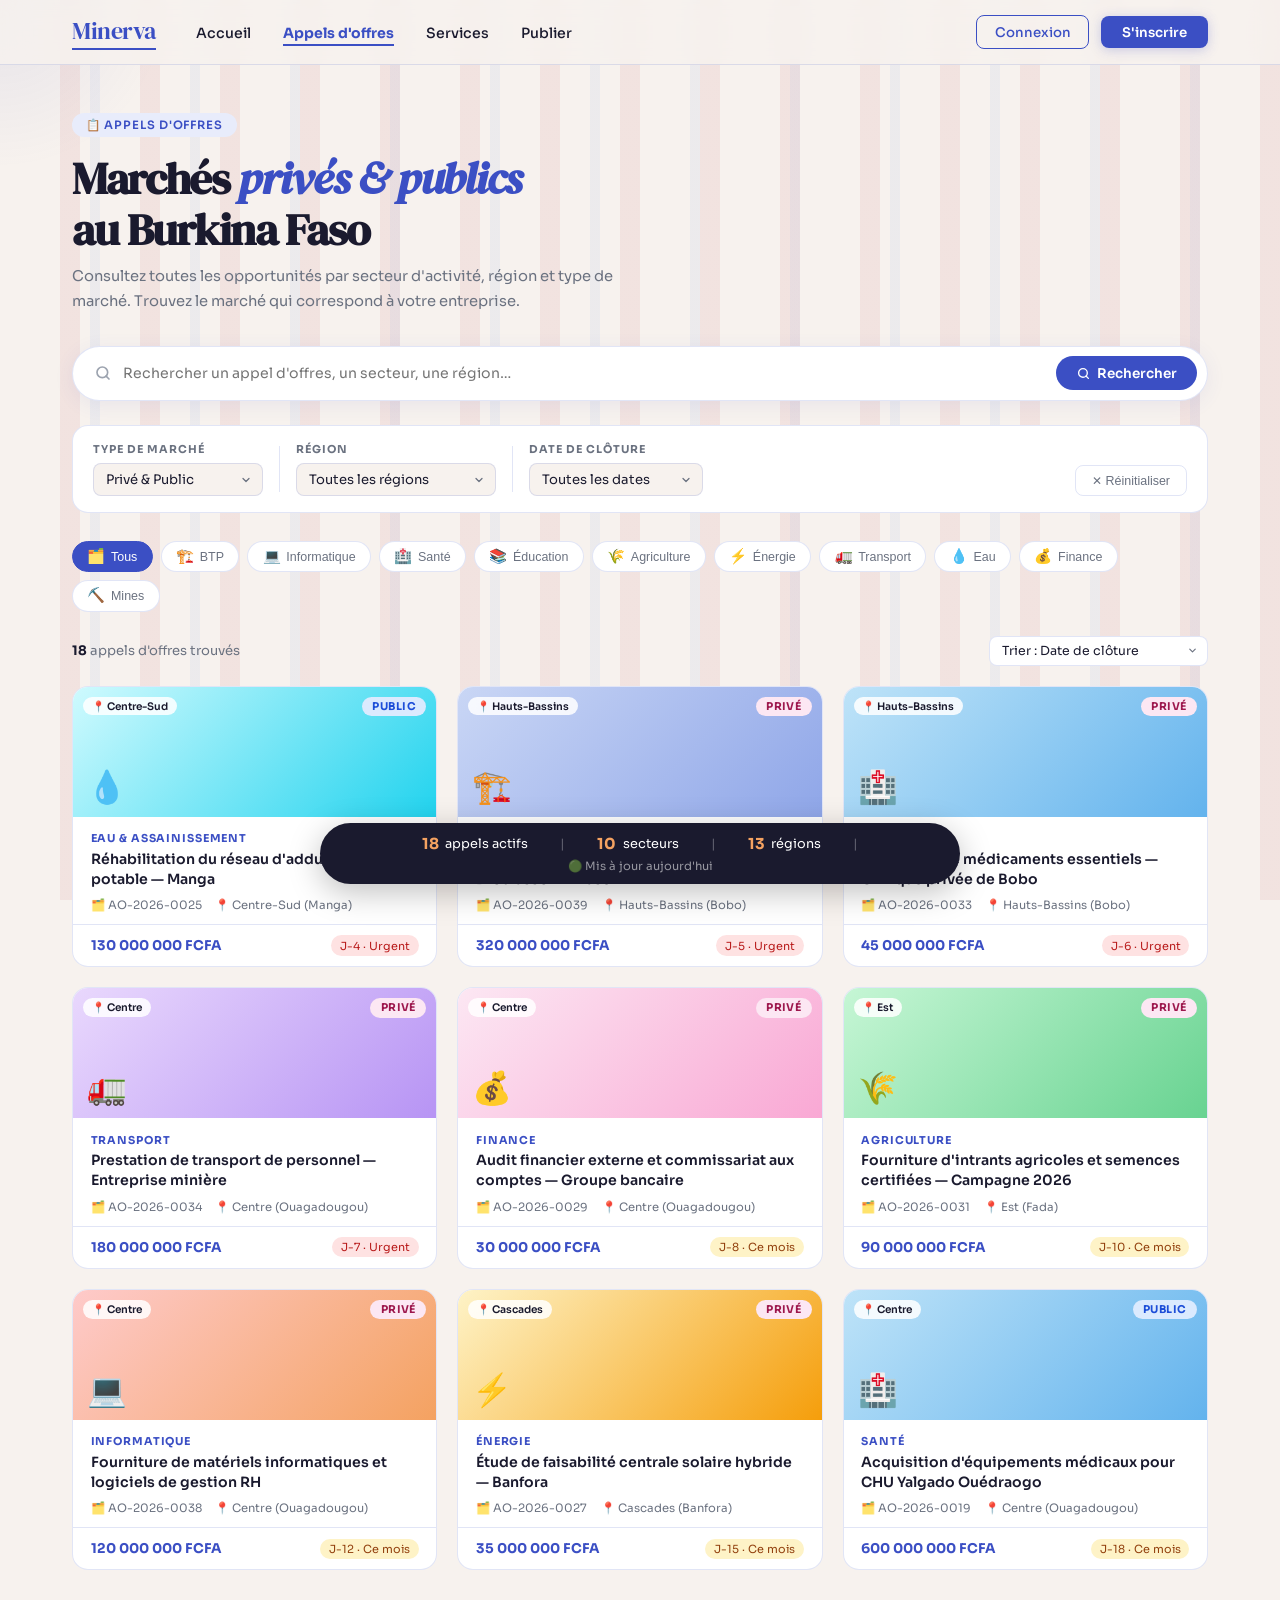
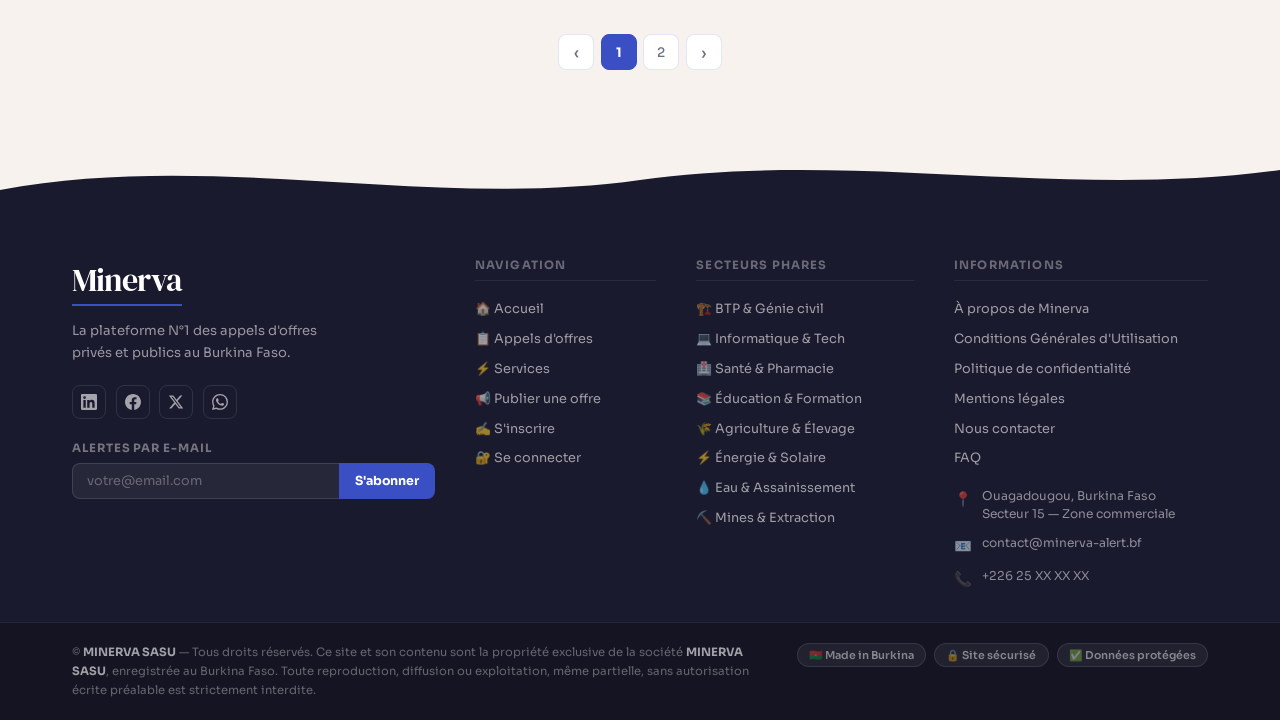
==== minerva-appels.html @ 1e4bd356 "Add files via upload" ====
<!DOCTYPE html>
<html lang="fr">
<head>
<meta charset="UTF-8">
<meta name="viewport" content="width=device-width, initial-scale=1.0">
<title>Minerva — Appels d'offres</title>
<link href="https://fonts.googleapis.com/css2?family=Sora:wght@300;400;500;600;700&family=DM+Serif+Display:ital@0;1&display=swap" rel="stylesheet">
<style>
  *, *::before, *::after { box-sizing: border-box; margin: 0; padding: 0; }

  :root {
    --primary: #3B4FC4;
    --primary-light: #6B7FE3;
    --primary-pale: #E8ECFB;
    --accent: #F4A261;
    --green: #3AAF85;
    --bg: #F7F2EE;
    --bg2: #EDE8E2;
    --surface: #FFFFFF;
    --text: #1A1A2E;
    --text-muted: #6B7280;
    --border: rgba(59,79,196,0.15);
    --stripe-pink: rgba(220,160,160,0.18);
    --stripe-blue: rgba(130,160,230,0.18);
  }

  body { font-family: 'Sora', sans-serif; background: var(--bg); color: var(--text); min-height: 100vh; overflow-x: hidden; }

  /* stripes */
  .bg-stripes { position: fixed; inset: 0; z-index: 0; pointer-events: none; overflow: hidden; }
  .bg-stripes::before, .bg-stripes::after { content: ''; position: absolute; top: 0; bottom: 0; width: 100%; }
  .bg-stripes::before {
    background: repeating-linear-gradient(to right, transparent, transparent 60px, var(--stripe-pink) 60px, var(--stripe-pink) 80px);
    animation: shiftStripes 14s linear infinite;
  }
  .bg-stripes::after {
    background: repeating-linear-gradient(to right, transparent, transparent 90px, var(--stripe-blue) 90px, var(--stripe-blue) 100px);
    animation: shiftStripes 22s linear infinite reverse; opacity: 0.5;
  }
  @keyframes shiftStripes { from { transform: translateX(0); } to { transform: translateX(100px); } }

  .cursor-glow {
    position: fixed; width: 340px; height: 340px; border-radius: 50%;
    background: radial-gradient(circle, rgba(59,79,196,0.09) 0%, transparent 70%);
    pointer-events: none; z-index: 0; transform: translate(-50%, -50%); transition: transform 0.1s ease-out;
  }

  /* NAV */
  nav { position: sticky; top: 0; z-index: 100; background: rgba(247,242,238,0.82); backdrop-filter: blur(14px); border-bottom: 1px solid var(--border); }
  .nav-inner { display: flex; align-items: center; gap: 2.5rem; height: 64px; max-width: 1200px; margin: 0 auto; padding: 0 2rem; }
  .logo { font-family: 'DM Serif Display', serif; font-size: 1.5rem; color: var(--primary); text-decoration: none; letter-spacing: -0.02em; border-bottom: 2.5px solid var(--primary); padding-bottom: 1px; white-space: nowrap; }
  .nav-links { display: flex; gap: 2rem; list-style: none; }
  .nav-links a { font-size: 0.88rem; font-weight: 500; color: var(--text); text-decoration: none; transition: color 0.2s; }
  .nav-links a:hover { color: var(--primary); }
  .nav-links a.active { color: var(--primary); font-weight: 700; border-bottom: 2px solid var(--primary); padding-bottom: 2px; }
  .nav-right { margin-left: auto; display: flex; align-items: center; gap: 0.75rem; }
  .btn-outline { padding: 0.45rem 1.1rem; border: 1.5px solid var(--primary); border-radius: 8px; font-size: 0.83rem; font-weight: 500; color: var(--primary); background: transparent; cursor: pointer; text-decoration: none; transition: background 0.2s; }
  .btn-outline:hover { background: var(--primary-pale); }
  .btn-primary { padding: 0.48rem 1.3rem; border: none; border-radius: 8px; font-size: 0.83rem; font-weight: 600; color: #fff; background: var(--primary); cursor: pointer; text-decoration: none; transition: background 0.2s, transform 0.15s; box-shadow: 0 2px 12px rgba(59,79,196,0.25); }
  .btn-primary:hover { background: var(--primary-light); transform: translateY(-1px); }

  /* WRAPPER */
  .wrapper { position: relative; z-index: 1; max-width: 1200px; margin: 0 auto; padding: 0 2rem; }

  /* PAGE HEADER */
  .page-header { padding: 3rem 0 2rem; opacity: 0; transform: translateY(14px); animation: fadeUp 0.6s 0.1s forwards; }
  .page-header .tag { display: inline-block; background: var(--primary-pale); color: var(--primary); font-size: 0.72rem; font-weight: 600; letter-spacing: 0.08em; text-transform: uppercase; padding: 0.3rem 0.9rem; border-radius: 100px; margin-bottom: 1rem; }
  .page-header h1 { font-family: 'DM Serif Display', serif; font-size: clamp(1.8rem, 4vw, 2.8rem); letter-spacing: -0.03em; line-height: 1.15; margin-bottom: 0.5rem; }
  .page-header h1 em { font-style: italic; color: var(--primary); }
  .page-header p { font-size: 0.92rem; color: var(--text-muted); line-height: 1.7; max-width: 560px; }

  /* SEARCH */
  .search-wrap {
    background: var(--surface); border: 1.5px solid var(--border); border-radius: 50px;
    display: flex; align-items: center; gap: 0.75rem; padding: 0.6rem 0.6rem 0.6rem 1.4rem;
    box-shadow: 0 4px 20px rgba(59,79,196,0.08); margin-bottom: 1.5rem;
    opacity: 0; transform: translateY(10px); animation: fadeUp 0.6s 0.25s forwards;
    transition: box-shadow 0.3s;
  }
  .search-wrap:focus-within { box-shadow: 0 4px 28px rgba(59,79,196,0.22); border-color: var(--primary); }
  .search-input { flex: 1; border: none; outline: none; font-family: 'Sora', sans-serif; font-size: 0.88rem; color: var(--text-muted); background: transparent; }
  .search-btn { padding: 0.52rem 1.3rem; border-radius: 40px; border: none; background: var(--primary); color: #fff; font-family: 'Sora', sans-serif; font-size: 0.84rem; font-weight: 600; cursor: pointer; display: flex; align-items: center; gap: 0.4rem; transition: background 0.2s; }
  .search-btn:hover { background: var(--primary-light); }

  /* FILTER BAR */
  .filter-bar {
    display: flex; flex-wrap: wrap; gap: 1rem; align-items: flex-start;
    background: var(--surface); border: 1px solid var(--border); border-radius: 16px;
    padding: 1rem 1.25rem; margin-bottom: 1.75rem;
    opacity: 0; animation: fadeUp 0.6s 0.35s forwards;
  }
  .filter-group { display: flex; flex-direction: column; gap: 0.45rem; min-width: 140px; }
  .filter-group label { font-size: 0.68rem; font-weight: 700; letter-spacing: 0.09em; text-transform: uppercase; color: var(--text-muted); }
  .filter-group select {
    padding: 0.45rem 0.75rem; border: 1.5px solid var(--border); border-radius: 8px;
    font-family: 'Sora', sans-serif; font-size: 0.82rem; color: var(--text);
    background: var(--bg); outline: none; cursor: pointer; transition: border-color 0.2s;
    appearance: none;
    background-image: url("data:image/svg+xml,%3Csvg xmlns='http://www.w3.org/2000/svg' width='12' height='12' viewBox='0 0 24 24' fill='none' stroke='%236B7280' stroke-width='2.5' stroke-linecap='round' stroke-linejoin='round'%3E%3Cpolyline points='6 9 12 15 18 9'/%3E%3C/svg%3E");
    background-repeat: no-repeat; background-position: right 0.6rem center;
    padding-right: 2rem;
  }
  .filter-group select:focus { border-color: var(--primary); }

  .filter-sep { width: 1px; background: var(--border); align-self: stretch; margin: 0.25rem 0; }

  .filter-reset {
    margin-left: auto; align-self: flex-end;
    padding: 0.45rem 1rem; border: 1.5px solid var(--border); border-radius: 8px;
    font-size: 0.78rem; font-weight: 500; color: var(--text-muted);
    background: transparent; cursor: pointer; transition: all 0.2s;
  }
  .filter-reset:hover { border-color: var(--primary); color: var(--primary); }

  /* SECTOR PILLS */
  .sector-row {
    display: flex; gap: 0.5rem; flex-wrap: wrap; margin-bottom: 1.5rem;
    opacity: 0; animation: fadeUp 0.6s 0.42s forwards;
  }
  .sector-pill {
    display: flex; align-items: center; gap: 0.35rem;
    padding: 0.38rem 0.9rem; border-radius: 100px;
    border: 1px solid var(--border); font-size: 0.78rem; font-weight: 500;
    color: var(--text-muted); background: var(--surface); cursor: pointer;
    transition: all 0.2s; white-space: nowrap;
  }
  .sector-pill:hover, .sector-pill.active { background: var(--primary); color: #fff; border-color: var(--primary); }
  .sector-pill .emoji { font-size: 0.9rem; }

  /* RESULT HEADER */
  .result-bar {
    display: flex; align-items: center; justify-content: space-between;
    margin-bottom: 1.25rem;
    opacity: 0; animation: fadeUp 0.6s 0.48s forwards;
  }
  .result-bar .info { font-size: 0.82rem; color: var(--text-muted); }
  .result-bar .info strong { color: var(--text); font-weight: 700; }
  .sort-select {
    padding: 0.38rem 2rem 0.38rem 0.75rem; border: 1.5px solid var(--border); border-radius: 8px;
    font-family: 'Sora', sans-serif; font-size: 0.78rem; color: var(--text);
    background: var(--surface); outline: none; cursor: pointer;
    appearance: none;
    background-image: url("data:image/svg+xml,%3Csvg xmlns='http://www.w3.org/2000/svg' width='11' height='11' viewBox='0 0 24 24' fill='none' stroke='%236B7280' stroke-width='2.5' stroke-linecap='round' stroke-linejoin='round'%3E%3Cpolyline points='6 9 12 15 18 9'/%3E%3C/svg%3E");
    background-repeat: no-repeat; background-position: right 0.55rem center;
  }

  /* CARD GRID */
  .card-grid { display: grid; grid-template-columns: repeat(3, 1fr); gap: 1.25rem; margin-bottom: 4rem; }

  .ao-card {
    background: var(--surface); border-radius: 16px; border: 1px solid var(--border);
    overflow: hidden; cursor: pointer;
    opacity: 0; transform: translateY(20px);
    transition: transform 0.28s ease, box-shadow 0.28s ease, border-color 0.2s;
  }
  .ao-card.visible { animation: fadeUp 0.5s forwards; }
  .ao-card:hover { transform: translateY(-5px); box-shadow: 0 12px 36px rgba(59,79,196,0.12); }
  .ao-card.highlight { border: 2px solid var(--primary); }

  /* Thumb */
  .card-thumb { height: 130px; position: relative; overflow: hidden; }
  .card-thumb-bg { width: 100%; height: 100%; transition: transform 0.5s ease; }
  .ao-card:hover .card-thumb-bg { transform: scale(1.05); }

  /* sector gradients */
  .th-btp     { background: linear-gradient(135deg,#C9D6F5,#8FA6E8); }
  .th-info    { background: linear-gradient(135deg,#FECACA,#F4A261); }
  .th-sante   { background: linear-gradient(135deg,#BEE3F8,#63B3ED); }
  .th-edu     { background: linear-gradient(135deg,#FEFCBF,#F6E05E); }
  .th-agri    { background: linear-gradient(135deg,#C6F6D5,#68D391); }
  .th-energie { background: linear-gradient(135deg,#FEF3C7,#F59E0B); }
  .th-transp  { background: linear-gradient(135deg,#E9D8FD,#B794F4); }
  .th-eau     { background: linear-gradient(135deg,#CFFAFE,#22D3EE); }
  .th-fin     { background: linear-gradient(135deg,#FCE7F3,#F9A8D4); }
  .th-mine    { background: linear-gradient(135deg,#D1D5DB,#9CA3AF); }

  .thumb-emoji { position: absolute; bottom: 10px; left: 14px; font-size: 2rem; }
  .thumb-badge {
    position: absolute; top: 10px; right: 10px;
    padding: 0.2rem 0.65rem; border-radius: 100px;
    font-size: 0.67rem; font-weight: 700; letter-spacing: 0.04em; text-transform: uppercase;
  }
  .badge-pub    { background: #DBEAFE; color: #1D4ED8; }
  .badge-priv   { background: #FCE7F3; color: #9D174D; }
  .badge-urgent { background: #FEF3C7; color: #92400E; }
  .badge-new    { background: #DCFCE7; color: #15803D; }

  /* Region chip on thumb */
  .thumb-region {
    position: absolute; top: 10px; left: 10px;
    background: rgba(255,255,255,0.85); backdrop-filter: blur(4px);
    padding: 0.18rem 0.55rem; border-radius: 100px;
    font-size: 0.65rem; font-weight: 600; color: var(--text);
  }

  /* Card body */
  .card-body { padding: 0.9rem 1.1rem 0.75rem; }
  .card-sector { font-size: 0.68rem; font-weight: 700; letter-spacing: 0.08em; text-transform: uppercase; color: var(--primary); margin-bottom: 0.3rem; }
  .card-title { font-size: 0.88rem; font-weight: 600; color: var(--text); line-height: 1.4; margin-bottom: 0.55rem; display: -webkit-box; -webkit-line-clamp: 2; -webkit-box-orient: vertical; overflow: hidden; }
  .card-meta { display: flex; align-items: center; gap: 0.85rem; font-size: 0.72rem; color: var(--text-muted); flex-wrap: wrap; }

  /* Card footer */
  .card-footer { border-top: 1px solid var(--border); padding: 0.65rem 1.1rem; display: flex; justify-content: space-between; align-items: center; gap: 0.5rem; }
  .card-budget { font-weight: 700; font-size: 0.84rem; color: var(--primary); white-space: nowrap; }
  .card-deadline {
    font-size: 0.7rem; padding: 0.2rem 0.55rem; border-radius: 100px;
    background: var(--bg2); color: var(--text-muted); white-space: nowrap;
  }
  .card-deadline.soon { background: #FEF3C7; color: #92400E; }
  .card-deadline.urgent { background: #FEE2E2; color: #B91C1C; }

  /* EMPTY STATE */
  .empty-state {
    grid-column: 1/-1; text-align: center; padding: 4rem 2rem;
    opacity: 0; animation: fadeUp 0.5s 0.2s forwards;
  }
  .empty-state .emoji { font-size: 3rem; margin-bottom: 1rem; }
  .empty-state h3 { font-size: 1.1rem; font-weight: 600; margin-bottom: 0.5rem; }
  .empty-state p { font-size: 0.85rem; color: var(--text-muted); }

  /* PAGINATION */
  .pagination {
    display: flex; justify-content: center; align-items: center; gap: 0.4rem;
    margin-bottom: 5rem;
    opacity: 0; animation: fadeUp 0.5s 0.9s forwards;
  }
  .page-btn {
    width: 36px; height: 36px; border-radius: 8px; border: 1.5px solid var(--border);
    background: var(--surface); font-family: 'Sora', sans-serif; font-size: 0.82rem;
    font-weight: 500; color: var(--text-muted); cursor: pointer; transition: all 0.2s;
    display: flex; align-items: center; justify-content: center;
  }
  .page-btn:hover { border-color: var(--primary); color: var(--primary); }
  .page-btn.active { background: var(--primary); border-color: var(--primary); color: #fff; font-weight: 700; }
  .page-btn.arrow { font-size: 1rem; }

  /* STAT BAR */
  .stat-bar {
    position: fixed; bottom: 1.5rem; left: 50%; transform: translateX(-50%) translateY(80px);
    background: var(--text); color: #fff; border-radius: 100px; padding: 0.7rem 2rem;
    display: flex; align-items: center; gap: 2rem; font-size: 0.8rem;
    box-shadow: 0 8px 32px rgba(0,0,0,0.25); z-index: 200; white-space: nowrap; opacity: 0;
    animation: slideUp 0.6s 1.2s ease forwards;
  }
  .stat-bar .num { font-weight: 700; font-size: 0.95rem; color: var(--accent); }
  .stat-bar .sep { opacity: 0.3; }

  @keyframes fadeUp { to { opacity: 1; transform: translateY(0) translateX(0); } }
  @keyframes slideUp { to { opacity: 1; transform: translateX(-50%) translateY(0); } }

  @media (max-width: 900px) { .card-grid { grid-template-columns: repeat(2,1fr); } }
  @media (max-width: 580px) { .card-grid { grid-template-columns: 1fr; } .filter-sep { display: none; } .stat-bar { display: none; } }

  
/* ── Footer base ── */
.minerva-footer {
  position: relative;
  margin-top: 3rem;
  font-family: 'Sora', sans-serif;
}
 
/* Vague SVG de transition */
.footer-wave {
  display: block;
  line-height: 0;
  overflow: hidden;
}
.footer-wave svg {
  display: block;
  width: 100%;
  height: 60px;
}
 
/* Corps du footer */
.footer-body {
  background: #1A1A2E;
  color: rgba(255,255,255,0.75);
}
 
.footer-inner {
  max-width: 1200px;
  margin: 0 auto;
  padding: 3rem 2rem 2rem;
  display: grid;
  grid-template-columns: 2fr 1fr 1.2fr 1.4fr;
  gap: 2.5rem;
}
 
/* Brand column */
.footer-logo {
  font-family: 'DM Serif Display', serif;
  font-size: 2rem;
  color: #ffffff;
  letter-spacing: -0.03em;
  border-bottom: 2.5px solid #3B4FC4;
  display: inline-block;
  padding-bottom: 2px;
  margin-bottom: 0.85rem;
}
 
.footer-tagline {
  font-size: 0.82rem;
  color: rgba(255,255,255,0.55);
  line-height: 1.7;
  margin-bottom: 1.25rem;
}
 
/* Social icons */
.footer-socials {
  display: flex;
  gap: 0.6rem;
  margin-bottom: 1.4rem;
}
.fsocial {
  width: 34px; height: 34px;
  border-radius: 8px;
  border: 1px solid rgba(255,255,255,0.1);
  display: flex; align-items: center; justify-content: center;
  color: rgba(255,255,255,0.6);
  text-decoration: none;
  transition: all 0.22s;
}
.fsocial:hover {
  background: #3B4FC4;
  border-color: #3B4FC4;
  color: #fff;
  transform: translateY(-2px);
}
 
/* Newsletter */
.fnl-label {
  font-size: 0.72rem;
  font-weight: 700;
  letter-spacing: 0.08em;
  text-transform: uppercase;
  color: rgba(255,255,255,0.4);
  margin-bottom: 0.5rem;
}
.fnl-wrap {
  display: flex;
  gap: 0;
}
.fnl-input {
  flex: 1;
  padding: 0.55rem 0.85rem;
  border: 1px solid rgba(255,255,255,0.12);
  border-right: none;
  border-radius: 8px 0 0 8px;
  background: rgba(255,255,255,0.06);
  color: #fff;
  font-family: 'Sora', sans-serif;
  font-size: 0.8rem;
  outline: none;
  transition: border-color 0.2s;
}
.fnl-input::placeholder { color: rgba(255,255,255,0.3); }
.fnl-input:focus { border-color: #3B4FC4; }
.fnl-btn {
  padding: 0.55rem 1rem;
  border-radius: 0 8px 8px 0;
  border: none;
  background: #3B4FC4;
  color: #fff;
  font-family: 'Sora', sans-serif;
  font-size: 0.78rem;
  font-weight: 700;
  cursor: pointer;
  white-space: nowrap;
  transition: background 0.2s;
}
.fnl-btn:hover { background: #6B7FE3; }
 
/* Column titles */
.footer-col-title {
  font-size: 0.72rem;
  font-weight: 700;
  letter-spacing: 0.1em;
  text-transform: uppercase;
  color: rgba(255,255,255,0.35);
  margin-bottom: 1rem;
  padding-bottom: 0.5rem;
  border-bottom: 1px solid rgba(255,255,255,0.07);
}
 
/* Links */
.footer-links {
  list-style: none;
  display: flex;
  flex-direction: column;
  gap: 0.55rem;
}
.footer-links a {
  font-size: 0.8rem;
  color: rgba(255,255,255,0.58);
  text-decoration: none;
  transition: color 0.2s, padding-left 0.2s;
  display: inline-block;
}
.footer-links a:hover {
  color: #ffffff;
  padding-left: 4px;
}
 
/* Contact block */
.footer-contact {
  margin-top: 1.2rem;
  display: flex;
  flex-direction: column;
  gap: 0.6rem;
}
.fcontact-item {
  display: flex;
  align-items: flex-start;
  gap: 0.6rem;
  font-size: 0.76rem;
  color: rgba(255,255,255,0.5);
  line-height: 1.55;
}
.fcontact-icon { flex-shrink: 0; font-size: 0.9rem; margin-top: 1px; }
 
/* Bottom bar */
.footer-bottom {
  border-top: 1px solid rgba(255,255,255,0.07);
  background: rgba(0,0,0,0.25);
}
.footer-bottom-inner {
  max-width: 1200px;
  margin: 0 auto;
  padding: 1.25rem 2rem;
  display: flex;
  align-items: flex-start;
  justify-content: space-between;
  gap: 1.5rem;
  flex-wrap: wrap;
}
.footer-copy {
  font-size: 0.72rem;
  color: rgba(255,255,255,0.35);
  line-height: 1.65;
  max-width: 680px;
}
.footer-copy strong { color: rgba(255,255,255,0.6); }
 
/* Badges */
.footer-badges {
  display: flex;
  gap: 0.5rem;
  flex-wrap: wrap;
  flex-shrink: 0;
}
.fbadge {
  font-size: 0.68rem;
  font-weight: 600;
  color: rgba(255,255,255,0.45);
  background: rgba(255,255,255,0.06);
  border: 1px solid rgba(255,255,255,0.1);
  padding: 0.25rem 0.7rem;
  border-radius: 100px;
  white-space: nowrap;
}
 
/* ── Responsive ── */
@media (max-width: 1000px) {
  .footer-inner { grid-template-columns: 1fr 1fr; gap: 2rem; }
  .footer-brand { grid-column: 1 / -1; }
}
@media (max-width: 580px) {
  .footer-inner { grid-template-columns: 1fr; padding: 2rem 1.5rem 1.5rem; }
  .footer-bottom-inner { flex-direction: column; gap: 0.85rem; }
  .footer-badges { justify-content: flex-start; }
}
</style>
<link rel="stylesheet" href="minerva-shared.css">
<link rel="manifest" href="manifest.webmanifest">
<meta name="theme-color" content="#3B4FC4">
<meta name="description" content="Minerva — veille et appels d'offres privés et publics au Burkina Faso et en Afrique de l'Ouest.">
<meta name="apple-mobile-web-app-capable" content="yes">
<meta name="apple-mobile-web-app-title" content="Minerva">
<link rel="apple-touch-icon" href="icons/icon-192.png">
<link rel="icon" type="image/png" sizes="192x192" href="icons/icon-192.png">
<script defer src="pwa-register.js"></script>
</head>
<body>

<div class="cursor-glow" id="glow"></div>
<div class="bg-stripes"></div>

<!-- NAV -->
<nav>
  <div class="nav-inner">
    <a href="minerva.html" class="logo">Minerva</a>
    <ul class="nav-links">
      <li><a href="minerva.html">Accueil</a></li>
      <li><a href="minerva-appels.html" class="active">Appels d'offres</a></li>
      <li><a href="minerva-services.html">Services</a></li>
      <li><a href="minerva-publier.html">Publier</a></li>
    </ul>
    <div class="nav-right">
      <a href="minerva-connexion.html" class="btn-outline">Connexion</a>
      <a href="minerva-connexion.html" class="btn-primary">S'inscrire</a>
    </div>
  </div>
</nav>

<div class="wrapper">

  <!-- HEADER -->
  <div class="page-header">
    <div class="tag">📋 Appels d'offres</div>
    <h1>Marchés <em>privés & publics</em><br>au Burkina Faso</h1>
    <p>Consultez toutes les opportunités par secteur d'activité, région et type de marché. Trouvez le marché qui correspond à votre entreprise.</p>
  </div>

  <!-- SEARCH -->
  <div class="search-wrap">
    <svg width="16" height="16" viewBox="0 0 24 24" fill="none" stroke="#9CA3AF" stroke-width="2.5" stroke-linecap="round" stroke-linejoin="round"><circle cx="11" cy="11" r="8"/><path d="m21 21-4.35-4.35"/></svg>
    <input class="search-input" type="text" id="searchInput" placeholder="Rechercher un appel d'offres, un secteur, une région…" />
    <button class="search-btn" onclick="applyFilters()">
      <svg width="13" height="13" viewBox="0 0 24 24" fill="none" stroke="currentColor" stroke-width="2.5" stroke-linecap="round" stroke-linejoin="round"><circle cx="11" cy="11" r="8"/><path d="m21 21-4.35-4.35"/></svg>
      Rechercher
    </button>
  </div>

  <!-- FILTER BAR -->
  <div class="filter-bar">
    <div class="filter-group">
      <label>Type de marché</label>
      <select id="fType" onchange="applyFilters()">
        <option value="">Privé & Public</option>
        <option value="Public">Public uniquement</option>
        <option value="Privé">Privé uniquement</option>
      </select>
    </div>
    <div class="filter-sep"></div>
    <div class="filter-group">
      <label>Région</label>
      <select id="fRegion" onchange="applyFilters()">
        <option value="">Toutes les régions</option>
        <option>Centre (Ouagadougou)</option>
        <option>Hauts-Bassins (Bobo)</option>
        <option>Boucle du Mouhoun</option>
        <option>Sahel (Dori)</option>
        <option>Est (Fada)</option>
        <option>Nord (Ouahigouya)</option>
        <option>Centre-Sud (Manga)</option>
        <option>Cascades (Banfora)</option>
        <option>National</option>
      </select>
    </div>
    <div class="filter-sep"></div>
    <div class="filter-group">
      <label>Date de clôture</label>
      <select id="fDate" onchange="applyFilters()">
        <option value="">Toutes les dates</option>
        <option value="urgent">Urgent (≤ 7 jours)</option>
        <option value="soon">Bientôt (≤ 30 jours)</option>
        <option value="later">Plus de 30 jours</option>
      </select>
    </div>
    <button class="filter-reset" onclick="resetFilters()">✕ Réinitialiser</button>
  </div>

  <!-- SECTOR PILLS -->
  <div class="sector-row" id="sectorRow">
    <button class="sector-pill active" data-sector="" onclick="setSector(this)"><span class="emoji">🗂️</span> Tous</button>
    <button class="sector-pill" data-sector="BTP" onclick="setSector(this)"><span class="emoji">🏗️</span> BTP</button>
    <button class="sector-pill" data-sector="Informatique" onclick="setSector(this)"><span class="emoji">💻</span> Informatique</button>
    <button class="sector-pill" data-sector="Santé" onclick="setSector(this)"><span class="emoji">🏥</span> Santé</button>
    <button class="sector-pill" data-sector="Éducation" onclick="setSector(this)"><span class="emoji">📚</span> Éducation</button>
    <button class="sector-pill" data-sector="Agriculture" onclick="setSector(this)"><span class="emoji">🌾</span> Agriculture</button>
    <button class="sector-pill" data-sector="Énergie" onclick="setSector(this)"><span class="emoji">⚡</span> Énergie</button>
    <button class="sector-pill" data-sector="Transport" onclick="setSector(this)"><span class="emoji">🚛</span> Transport</button>
    <button class="sector-pill" data-sector="Eau & Assainissement" onclick="setSector(this)"><span class="emoji">💧</span> Eau</button>
    <button class="sector-pill" data-sector="Finance" onclick="setSector(this)"><span class="emoji">💰</span> Finance</button>
    <button class="sector-pill" data-sector="Mines" onclick="setSector(this)"><span class="emoji">⛏️</span> Mines</button>
  </div>

  <!-- RESULT BAR -->
  <div class="result-bar">
    <p class="info"><strong id="countLabel">18</strong> appels d'offres trouvés</p>
    <select class="sort-select" id="sortSelect" onchange="applyFilters()">
      <option value="date">Trier : Date de clôture</option>
      <option value="budget">Trier : Budget (décroissant)</option>
      <option value="recent">Trier : Plus récents</option>
    </select>
  </div>

  <!-- CARD GRID -->
  <div class="card-grid" id="cardGrid"></div>

  <!-- PAGINATION -->
  <div class="pagination" id="pagination">
    <button class="page-btn arrow" onclick="changePage(-1)">‹</button>
    <button class="page-btn active" onclick="goPage(1)">1</button>
    <button class="page-btn" onclick="goPage(2)">2</button>
    <button class="page-btn" onclick="goPage(3)">3</button>
    <button class="page-btn arrow" onclick="changePage(1)">›</button>
  </div>

</div>

<!-- STAT BAR -->
<div class="stat-bar">
  <div style="display:flex;align-items:center;gap:.4rem"><span class="num" id="statCount">18</span> appels actifs</div>
  <div class="sep">|</div>
  <div style="display:flex;align-items:center;gap:.4rem"><span class="num">10</span> secteurs</div>
  <div class="sep">|</div>
  <div style="display:flex;align-items:center;gap:.4rem"><span class="num">13</span> régions</div>
  <div class="sep">|</div>
  <div style="font-size:.72rem;color:rgba(255,255,255,.55)">🟢 Mis à jour aujourd'hui</div>
</div>

<script>
// ── DATA ──────────────────────────────────────────────────
const AOS = [
  { id:1,  sector:'BTP',                  type:'Public',  region:'Centre (Ouagadougou)',    title:'Construction du complexe administratif régional de Koudougou',           budget:'850 000 000', ref:'AO-2026-0041', days:20, emoji:'🏗️', th:'th-btp',     badge:'badge-pub'  },
  { id:2,  sector:'BTP',                  type:'Privé',   region:'Hauts-Bassins (Bobo)',    title:'Réhabilitation de la voirie urbaine de Bobo-Dioulasso — Phase 2',        budget:'320 000 000', ref:'AO-2026-0039', days:5,  emoji:'🏗️', th:'th-btp',     badge:'badge-priv' },
  { id:3,  sector:'Informatique',         type:'Privé',   region:'Centre (Ouagadougou)',    title:'Fourniture de matériels informatiques et logiciels de gestion RH',       budget:'120 000 000', ref:'AO-2026-0038', days:12, emoji:'💻', th:'th-info',    badge:'badge-priv' },
  { id:4,  sector:'Informatique',         type:'Public',  region:'National',               title:'Déploiement d\'un système d\'information géographique national (SIG)',    budget:'500 000 000', ref:'AO-2026-0036', days:35, emoji:'💻', th:'th-info',    badge:'badge-pub'  },
  { id:5,  sector:'Santé',                type:'Public',  region:'Centre (Ouagadougou)',    title:'Acquisition d\'équipements médicaux pour CHU Yalgado Ouédraogo',          budget:'600 000 000', ref:'AO-2026-0019', days:18, emoji:'🏥', th:'th-sante',   badge:'badge-pub'  },
  { id:6,  sector:'Santé',                type:'Privé',   region:'Hauts-Bassins (Bobo)',    title:'Fourniture de médicaments essentiels — Clinique privée de Bobo',          budget:'45 000 000',  ref:'AO-2026-0033', days:6,  emoji:'🏥', th:'th-sante',   badge:'badge-priv' },
  { id:7,  sector:'Éducation',            type:'Public',  region:'National',               title:'Fourniture de mobiliers scolaires pour 500 lycées publics nationaux',    budget:'2 400 000 000',ref:'AO-2026-0022', days:26, emoji:'📚', th:'th-edu',     badge:'badge-pub'  },
  { id:8,  sector:'Éducation',            type:'Privé',   region:'Centre-Sud (Manga)',      title:'Construction de 3 salles de classe équipées — Groupe scolaire privé',    budget:'55 000 000',  ref:'AO-2026-0028', days:40, emoji:'📚', th:'th-edu',     badge:'badge-priv' },
  { id:9,  sector:'Agriculture',          type:'Public',  region:'Boucle du Mouhoun',       title:'Aménagement hydro-agricole — Plaine de la Volta Noire (1 200 ha)',       budget:'1 800 000 000',ref:'AO-2026-0015', days:45, emoji:'🌾', th:'th-agri',    badge:'badge-pub'  },
  { id:10, sector:'Agriculture',          type:'Privé',   region:'Est (Fada)',              title:'Fourniture d\'intrants agricoles et semences certifiées — Campagne 2026', budget:'90 000 000',  ref:'AO-2026-0031', days:10, emoji:'🌾', th:'th-agri',    badge:'badge-priv' },
  { id:11, sector:'Énergie',              type:'Public',  region:'Nord (Ouahigouya)',       title:'Installation de panneaux solaires dans 120 villages du Nord',            budget:'750 000 000', ref:'AO-2026-0012', days:30, emoji:'⚡', th:'th-energie',  badge:'badge-pub'  },
  { id:12, sector:'Énergie',              type:'Privé',   region:'Cascades (Banfora)',      title:'Étude de faisabilité centrale solaire hybride — Banfora',                budget:'35 000 000',  ref:'AO-2026-0027', days:15, emoji:'⚡', th:'th-energie',  badge:'badge-priv' },
  { id:13, sector:'Transport',            type:'Public',  region:'National',               title:'Fourniture de 80 autobus urbains neufs pour les villes secondaires',     budget:'3 200 000 000',ref:'AO-2026-0009', days:50, emoji:'🚛', th:'th-transp',  badge:'badge-pub'  },
  { id:14, sector:'Transport',            type:'Privé',   region:'Centre (Ouagadougou)',    title:'Prestation de transport de personnel — Entreprise minière',               budget:'180 000 000', ref:'AO-2026-0034', days:7,  emoji:'🚛', th:'th-transp',  badge:'badge-priv' },
  { id:15, sector:'Eau & Assainissement', type:'Public',  region:'Sahel (Dori)',            title:'Construction de 45 forages équipés — Zone sahélienne de Dori',           budget:'420 000 000', ref:'AO-2026-0018', days:22, emoji:'💧', th:'th-eau',     badge:'badge-pub'  },
  { id:16, sector:'Eau & Assainissement', type:'Public',  region:'Centre-Sud (Manga)',      title:'Réhabilitation du réseau d\'adduction d\'eau potable — Manga',           budget:'130 000 000', ref:'AO-2026-0025', days:4,  emoji:'💧', th:'th-eau',     badge:'badge-pub'  },
  { id:17, sector:'Finance',              type:'Privé',   region:'Centre (Ouagadougou)',    title:'Audit financier externe et commissariat aux comptes — Groupe bancaire',   budget:'30 000 000',  ref:'AO-2026-0029', days:8,  emoji:'💰', th:'th-fin',     badge:'badge-priv' },
  { id:18, sector:'Mines',               type:'Privé',   region:'Est (Fada)',              title:'Services de forage et d\'exploration minière — Permis Fada-Nord',        budget:'950 000 000', ref:'AO-2026-0007', days:60, emoji:'⛏️', th:'th-mine',    badge:'badge-priv' },
];

let activeSector = '';
let currentPage  = 1;
const PER_PAGE   = 9;

function daysLabel(days) {
  if (days <= 7)  return { text: `J-${days} · Urgent`,     cls: 'urgent' };
  if (days <= 30) return { text: `J-${days} · Ce mois`,    cls: 'soon'   };
  return              { text: `J-${days} jours`,            cls: ''       };
}

function getFiltered() {
  const q      = document.getElementById('searchInput').value.toLowerCase().trim();
  const fType  = document.getElementById('fType').value;
  const fReg   = document.getElementById('fRegion').value;
  const fDate  = document.getElementById('fDate').value;
  const sort   = document.getElementById('sortSelect').value;

  let list = AOS.filter(a => {
    if (activeSector && a.sector !== activeSector) return false;
    if (fType && a.type !== fType) return false;
    if (fReg && a.region !== fReg) return false;
    if (fDate === 'urgent' && a.days > 7)  return false;
    if (fDate === 'soon'   && (a.days <= 7 || a.days > 30)) return false;
    if (fDate === 'later'  && a.days <= 30) return false;
    if (q && !( a.title.toLowerCase().includes(q) || a.sector.toLowerCase().includes(q) || a.region.toLowerCase().includes(q) )) return false;
    return true;
  });

  if (sort === 'budget') list = list.sort((a,b) => parseInt(b.budget.replace(/\s/g,'')) - parseInt(a.budget.replace(/\s/g,'')));
  else if (sort === 'recent') list = list.sort((a,b) => b.id - a.id);
  else list = list.sort((a,b) => a.days - b.days);

  return list;
}

function renderCards() {
  const list   = getFiltered();
  const total  = list.length;
  const paged  = list.slice((currentPage-1)*PER_PAGE, currentPage*PER_PAGE);
  const grid   = document.getElementById('cardGrid');

  document.getElementById('countLabel').textContent = total;
  document.getElementById('statCount').textContent  = total;

  // Pagination
  const pages = Math.max(1, Math.ceil(total / PER_PAGE));
  const pg    = document.getElementById('pagination');
  pg.innerHTML = '';
  if (pages > 1) {
    pg.innerHTML += `<button class="page-btn arrow" onclick="changePage(-1)">‹</button>`;
    for (let i = 1; i <= pages; i++)
      pg.innerHTML += `<button class="page-btn${i===currentPage?' active':''}" onclick="goPage(${i})">${i}</button>`;
    pg.innerHTML += `<button class="page-btn arrow" onclick="changePage(1)">›</button>`;
  }

  if (!paged.length) {
    grid.innerHTML = `
      <div class="empty-state">
        <div class="emoji">🔍</div>
        <h3>Aucun résultat trouvé</h3>
        <p>Essayez d'autres filtres ou réinitialisez la recherche.</p>
      </div>`;
    return;
  }

  grid.innerHTML = paged.map((a, i) => {
    const dl = daysLabel(a.days);
    return `
    <div class="ao-card visible" style="animation-delay:${0.05*i}s" onclick="openCard(${a.id})">
      <div class="card-thumb">
        <div class="card-thumb-bg ${a.th}"></div>
        <span class="thumb-region">📍 ${a.region.split(' ')[0]}</span>
        <div class="thumb-emoji">${a.emoji}</div>
        <span class="thumb-badge ${a.badge}">${a.type}</span>
      </div>
      <div class="card-body">
        <div class="card-sector">${a.sector}</div>
        <div class="card-title">${a.title}</div>
        <div class="card-meta">
          <span>🗂️ ${a.ref}</span>
          <span>📍 ${a.region}</span>
        </div>
      </div>
      <div class="card-footer">
        <span class="card-budget">${a.budget} FCFA</span>
        <span class="card-deadline ${dl.cls}">${dl.text}</span>
      </div>
    </div>`;
  }).join('');
}

function applyFilters() { currentPage = 1; renderCards(); }

function setSector(btn) {
  document.querySelectorAll('.sector-pill').forEach(p => p.classList.remove('active'));
  btn.classList.add('active');
  activeSector = btn.dataset.sector;
  applyFilters();
}

function resetFilters() {
  document.getElementById('searchInput').value = '';
  document.getElementById('fType').value   = '';
  document.getElementById('fRegion').value = '';
  document.getElementById('fDate').value   = '';
  document.getElementById('sortSelect').value = 'date';
  activeSector = '';
  document.querySelectorAll('.sector-pill').forEach(p => p.classList.remove('active'));
  document.querySelector('[data-sector=""]').classList.add('active');
  currentPage = 1;
  renderCards();
}

function goPage(n) { currentPage = n; renderCards(); window.scrollTo({top:0,behavior:'smooth'}); }

function changePage(dir) {
  const total = Math.ceil(getFiltered().length / PER_PAGE);
  currentPage = Math.max(1, Math.min(total, currentPage + dir));
  renderCards();
  window.scrollTo({top:0,behavior:'smooth'});
}

function openCard(id) {
  const a = AOS.find(x => x.id === id);
  alert(`📋 ${a.title}\n\nSecteur : ${a.sector}\nType : ${a.type}\nRégion : ${a.region}\nBudget : ${a.budget} FCFA\nRéférence : ${a.ref}\n\nConnectez-vous pour accéder au dossier complet.`);
}

// Search on enter
document.getElementById('searchInput').addEventListener('keydown', e => { if(e.key==='Enter') applyFilters(); });

// Cursor glow
const glow = document.getElementById('glow');
document.addEventListener('mousemove', e => {
  glow.style.transform = `translate(${e.clientX-170}px, ${e.clientY-170}px)`;
});

// Init
renderCards();


  // Année dynamique dans le copyright
  document.getElementById('footerYear').textContent = new Date().getFullYear();
 
  // Abonnement newsletter (simulation)
  function subscribeNL(btn) {
    const input = btn.previousElementSibling;
    const re = /^[^\s@]+@[^\s@]+\.[^\s@]+$/;
    if (!re.test(input.value.trim())) {
      input.style.borderColor = '#EF4444';
      input.placeholder = 'E-mail invalide…';
      setTimeout(() => { input.style.borderColor = ''; input.placeholder = 'votre@email.com'; }, 2000);
      return;
    }
    btn.textContent = '✓ Abonné !';
    btn.style.background = '#3AAF85';
    btn.disabled = true;
    input.value = '';
    input.placeholder = 'Merci pour votre inscription !';
  }
</script>
<!-- ============================================================
     MINERVA ALERT — FOOTER UNIVERSEL
     À coller juste avant </body> sur chaque page du site
     ============================================================ -->
 
<footer class="minerva-footer">
 
  <!-- Vague décorative -->
  <div class="footer-wave">
    <svg viewBox="0 0 1440 60" preserveAspectRatio="none" xmlns="http://www.w3.org/2000/svg">
      <path d="M0,40 C240,0 480,60 720,30 C960,0 1200,50 1440,20 L1440,60 L0,60 Z" fill="#1A1A2E"/>
    </svg>
  </div>
 
  <div class="footer-body">
    <div class="footer-inner">
 
      <!-- COL 1 : Brand -->
      <div class="footer-col footer-brand">
        <div class="footer-logo">Minerva</div>
        <p class="footer-tagline">La plateforme N°1 des appels d'offres<br>privés et publics au Burkina Faso.</p>
        <div class="footer-socials">
          <a href="#" class="fsocial" title="LinkedIn" aria-label="LinkedIn">
            <svg width="16" height="16" viewBox="0 0 24 24" fill="currentColor"><path d="M20.447 20.452h-3.554v-5.569c0-1.328-.027-3.037-1.852-3.037-1.853 0-2.136 1.445-2.136 2.939v5.667H9.351V9h3.414v1.561h.046c.477-.9 1.637-1.85 3.37-1.85 3.601 0 4.267 2.37 4.267 5.455v6.286zM5.337 7.433a2.062 2.062 0 01-2.063-2.065 2.064 2.064 0 112.063 2.065zm1.782 13.019H3.555V9h3.564v11.452zM22.225 0H1.771C.792 0 0 .774 0 1.729v20.542C0 23.227.792 24 1.771 24h20.451C23.2 24 24 23.227 24 22.271V1.729C24 .774 23.2 0 22.222 0h.003z"/></svg>
          </a>
          <a href="#" class="fsocial" title="Facebook" aria-label="Facebook">
            <svg width="16" height="16" viewBox="0 0 24 24" fill="currentColor"><path d="M24 12.073c0-6.627-5.373-12-12-12s-12 5.373-12 12c0 5.99 4.388 10.954 10.125 11.854v-8.385H7.078v-3.47h3.047V9.43c0-3.007 1.792-4.669 4.533-4.669 1.312 0 2.686.235 2.686.235v2.953H15.83c-1.491 0-1.956.925-1.956 1.874v2.25h3.328l-.532 3.47h-2.796v8.385C19.612 23.027 24 18.062 24 12.073z"/></svg>
          </a>
          <a href="#" class="fsocial" title="Twitter / X" aria-label="Twitter">
            <svg width="16" height="16" viewBox="0 0 24 24" fill="currentColor"><path d="M18.244 2.25h3.308l-7.227 8.26 8.502 11.24H16.17l-5.214-6.817L4.99 21.75H1.68l7.73-8.835L1.254 2.25H8.08l4.713 6.231zm-1.161 17.52h1.833L7.084 4.126H5.117z"/></svg>
          </a>
          <a href="#" class="fsocial" title="WhatsApp" aria-label="WhatsApp">
            <svg width="16" height="16" viewBox="0 0 24 24" fill="currentColor"><path d="M17.472 14.382c-.297-.149-1.758-.867-2.03-.967-.273-.099-.471-.148-.67.15-.197.297-.767.966-.94 1.164-.173.199-.347.223-.644.075-.297-.15-1.255-.463-2.39-1.475-.883-.788-1.48-1.761-1.653-2.059-.173-.297-.018-.458.13-.606.134-.133.298-.347.446-.52.149-.174.198-.298.298-.497.099-.198.05-.371-.025-.52-.075-.149-.669-1.612-.916-2.207-.242-.579-.487-.5-.669-.51-.173-.008-.371-.01-.57-.01-.198 0-.52.074-.792.372-.272.297-1.04 1.016-1.04 2.479 0 1.462 1.065 2.875 1.213 3.074.149.198 2.096 3.2 5.077 4.487.709.306 1.262.489 1.694.625.712.227 1.36.195 1.871.118.571-.085 1.758-.719 2.006-1.413.248-.694.248-1.289.173-1.413-.074-.124-.272-.198-.57-.347m-5.421 7.403h-.004a9.87 9.87 0 01-5.031-1.378l-.361-.214-3.741.982.998-3.648-.235-.374a9.86 9.86 0 01-1.51-5.26c.001-5.45 4.436-9.884 9.888-9.884 2.64 0 5.122 1.03 6.988 2.898a9.825 9.825 0 012.893 6.994c-.003 5.45-4.437 9.884-9.885 9.884m8.413-18.297A11.815 11.815 0 0012.05 0C5.495 0 .16 5.335.157 11.892c0 2.096.547 4.142 1.588 5.945L.057 24l6.305-1.654a11.882 11.882 0 005.683 1.448h.005c6.554 0 11.89-5.335 11.893-11.893a11.821 11.821 0 00-3.48-8.413z"/></svg>
          </a>
        </div>
        <!-- Newsletter mini -->
        <div class="footer-newsletter">
          <p class="fnl-label">Alertes par e-mail</p>
          <div class="fnl-wrap">
            <input type="email" class="fnl-input" placeholder="votre@email.com" />
            <button class="fnl-btn" onclick="subscribeNL(this)">S'abonner</button>
          </div>
        </div>
      </div>
 
      <!-- COL 2 : Navigation -->
      <div class="footer-col">
        <div class="footer-col-title">Navigation</div>
        <ul class="footer-links">
          <li><a href="minerva.html">🏠 Accueil</a></li>
          <li><a href="minerva-appels.html">📋 Appels d'offres</a></li>
          <li><a href="minerva-services.html">⚡ Services</a></li>
          <li><a href="minerva-publier.html">📢 Publier une offre</a></li>
          <li><a href="minerva-inscription.html">✍️ S'inscrire</a></li>
          <li><a href="minerva-connexion.html">🔐 Se connecter</a></li>
        </ul>
      </div>
 
      <!-- COL 3 : Secteurs -->
      <div class="footer-col">
        <div class="footer-col-title">Secteurs phares</div>
        <ul class="footer-links">
          <li><a href="minerva-appels.html">🏗️ BTP & Génie civil</a></li>
          <li><a href="minerva-appels.html">💻 Informatique & Tech</a></li>
          <li><a href="minerva-appels.html">🏥 Santé & Pharmacie</a></li>
          <li><a href="minerva-appels.html">📚 Éducation & Formation</a></li>
          <li><a href="minerva-appels.html">🌾 Agriculture & Élevage</a></li>
          <li><a href="minerva-appels.html">⚡ Énergie & Solaire</a></li>
          <li><a href="minerva-appels.html">💧 Eau & Assainissement</a></li>
          <li><a href="minerva-appels.html">⛏️ Mines & Extraction</a></li>
        </ul>
      </div>
 
      <!-- COL 4 : Informations -->
      <div class="footer-col">
        <div class="footer-col-title">Informations</div>
        <ul class="footer-links">
          <li><a href="#">À propos de Minerva</a></li>
          <li><a href="#">Conditions Générales d'Utilisation</a></li>
          <li><a href="#">Politique de confidentialité</a></li>
          <li><a href="#">Mentions légales</a></li>
          <li><a href="#">Nous contacter</a></li>
          <li><a href="#">FAQ</a></li>
        </ul>
        <!-- Contact block -->
        <div class="footer-contact">
          <div class="fcontact-item">
            <span class="fcontact-icon">📍</span>
            <span>Ouagadougou, Burkina Faso<br>Secteur 15 — Zone commerciale</span>
          </div>
          <div class="fcontact-item">
            <span class="fcontact-icon">📧</span>
            <span>contact@minerva-alert.bf</span>
          </div>
          <div class="fcontact-item">
            <span class="fcontact-icon">📞</span>
            <span>+226 25 XX XX XX</span>
          </div>
        </div>
      </div>
 
    </div><!-- /footer-inner -->
 
    <!-- Bottom bar -->
    <div class="footer-bottom">
      <div class="footer-bottom-inner">
        <p class="footer-copy">
          &copy; <span id="footerYear"></span> <strong>MINERVA SASU</strong> — Tous droits réservés.
          Ce site et son contenu sont la propriété exclusive de la société
          <strong>MINERVA SASU</strong>, enregistrée au Burkina Faso.
          Toute reproduction, diffusion ou exploitation, même partielle, sans autorisation écrite préalable est strictement interdite.
        </p>
        <div class="footer-badges">
          <span class="fbadge">🇧🇫 Made in Burkina</span>
          <span class="fbadge">🔒 Site sécurisé</span>
          <span class="fbadge">✅ Données protégées</span>
        </div>
      </div>
    </div>
 
  </div><!-- /footer-body -->
</footer>
</body>
</html>
---- minerva-shared.css ----
/* Minerva — responsive + PWA safe areas (loaded after page inline styles) */

html {
  -webkit-text-size-adjust: 100%;
}

nav {
  padding-left: max(0px, env(safe-area-inset-left));
  padding-right: max(0px, env(safe-area-inset-right));
}

/* Reduce cursor glow on touch devices */
@media (hover: none) and (pointer: coarse) {
  .cursor-glow {
    display: none !important;
  }
}

/* ── Navigation (all pages with sticky top nav) ── */
@media (max-width: 1100px) {
  nav .nav-inner {
    gap: 1.25rem;
    padding-left: max(1rem, env(safe-area-inset-left));
    padding-right: max(1rem, env(safe-area-inset-right));
  }
}

@media (max-width: 900px) {
  nav .nav-inner {
    flex-wrap: wrap;
    height: auto;
    min-height: 64px;
    row-gap: 0.65rem;
    padding-top: 0.65rem;
    padding-bottom: 0.65rem;
    align-items: center;
  }

  nav .nav-right {
    margin-left: auto;
    flex-shrink: 0;
  }

  nav .nav-links {
    order: 3;
    flex-basis: 100%;
    width: 100%;
    justify-content: center;
    flex-wrap: wrap;
    gap: 0.65rem 1rem;
    padding-top: 0.5rem;
    margin-left: 0;
    border-top: 1px solid var(--border, rgba(59, 79, 196, 0.12));
  }
}

@media (max-width: 480px) {
  nav .nav-inner {
    padding-left: max(0.75rem, env(safe-area-inset-left));
    padding-right: max(0.75rem, env(safe-area-inset-right));
  }

  nav .nav-links a {
    font-size: 0.8rem;
  }

  nav .nav-right {
    width: 100%;
    justify-content: stretch;
    gap: 0.5rem;
  }

  nav .nav-right > a.btn-outline,
  nav .nav-right > a.btn-primary {
    flex: 1;
    text-align: center;
    justify-content: center;
    font-size: 0.76rem;
    padding: 0.42rem 0.65rem;
  }
}

/* ── Home: card grid (tablettes) ── */
@media (max-width: 1024px) {
  .card-grid {
    grid-template-columns: repeat(2, 1fr);
  }
}

@media (max-width: 520px) {
  .card-grid {
    grid-template-columns: 1fr;
  }
}

/* ── Home: hero & search ── */
@media (max-width: 720px) {
  .hero {
    padding-left: max(0.75rem, env(safe-area-inset-left)) !important;
    padding-right: max(0.75rem, env(safe-area-inset-right)) !important;
    padding-top: 2.5rem !important;
    padding-bottom: 2rem !important;
  }

  .hero h1 {
    font-size: clamp(2rem, 10vw, 3.25rem) !important;
  }

  .hero p {
    font-size: 0.92rem;
    padding: 0 0.25rem;
  }

  .search-wrap {
    flex-direction: column;
    align-items: stretch;
    border-radius: 20px;
    padding: 1rem 1rem 1rem 1.1rem;
    max-width: 100%;
  }

  .search-label {
    white-space: normal;
  }

  .search-input {
    min-height: 2.5rem;
    width: 100%;
  }

  .search-btn {
    width: 100%;
    justify-content: center;
  }
}

@media (max-width: 520px) {
  .section-label {
    flex-wrap: wrap;
    gap: 0.65rem;
  }

  .section-label h2 {
    font-size: 1.05rem;
    white-space: normal;
    letter-spacing: 0.06em;
  }

  .section-label .count {
    font-size: 1.1rem;
  }

  .wrapper {
    padding-left: max(1rem, env(safe-area-inset-left));
    padding-right: max(1rem, env(safe-area-inset-right));
  }
}

/* ── Floating stat bar (home) ── */
@media (min-width: 769px) {
  .stat-bar {
    max-width: calc(100vw - 2rem - env(safe-area-inset-left) - env(safe-area-inset-right));
    flex-wrap: wrap;
    justify-content: center;
    row-gap: 0.35rem;
    padding-left: max(1rem, env(safe-area-inset-left));
    padding-right: max(1rem, env(safe-area-inset-right));
    bottom: max(1rem, env(safe-area-inset-bottom));
  }
}

/* ── Appels / list pages: wide filter bars ── */
@media (max-width: 768px) {
  .filter-bar {
    flex-direction: column;
  }

  .filter-sep {
    display: none;
  }

  .filter-reset {
    margin-left: 0;
    align-self: stretch;
    width: 100%;
  }

  .search-wrap {
    flex-wrap: wrap;
    border-radius: 20px;
    padding: 0.75rem 1rem;
  }

  .search-input {
    min-width: 0;
    flex: 1 1 100%;
  }
}

/* ── Forms (connexion / inscription / pages pleine largeur) ── */
@media (max-width: 520px) {
  .login-page,
  .page {
    padding-left: max(1rem, env(safe-area-inset-left));
    padding-right: max(1rem, env(safe-area-inset-right));
  }

  .login-box {
    max-width: 100%;
  }
}
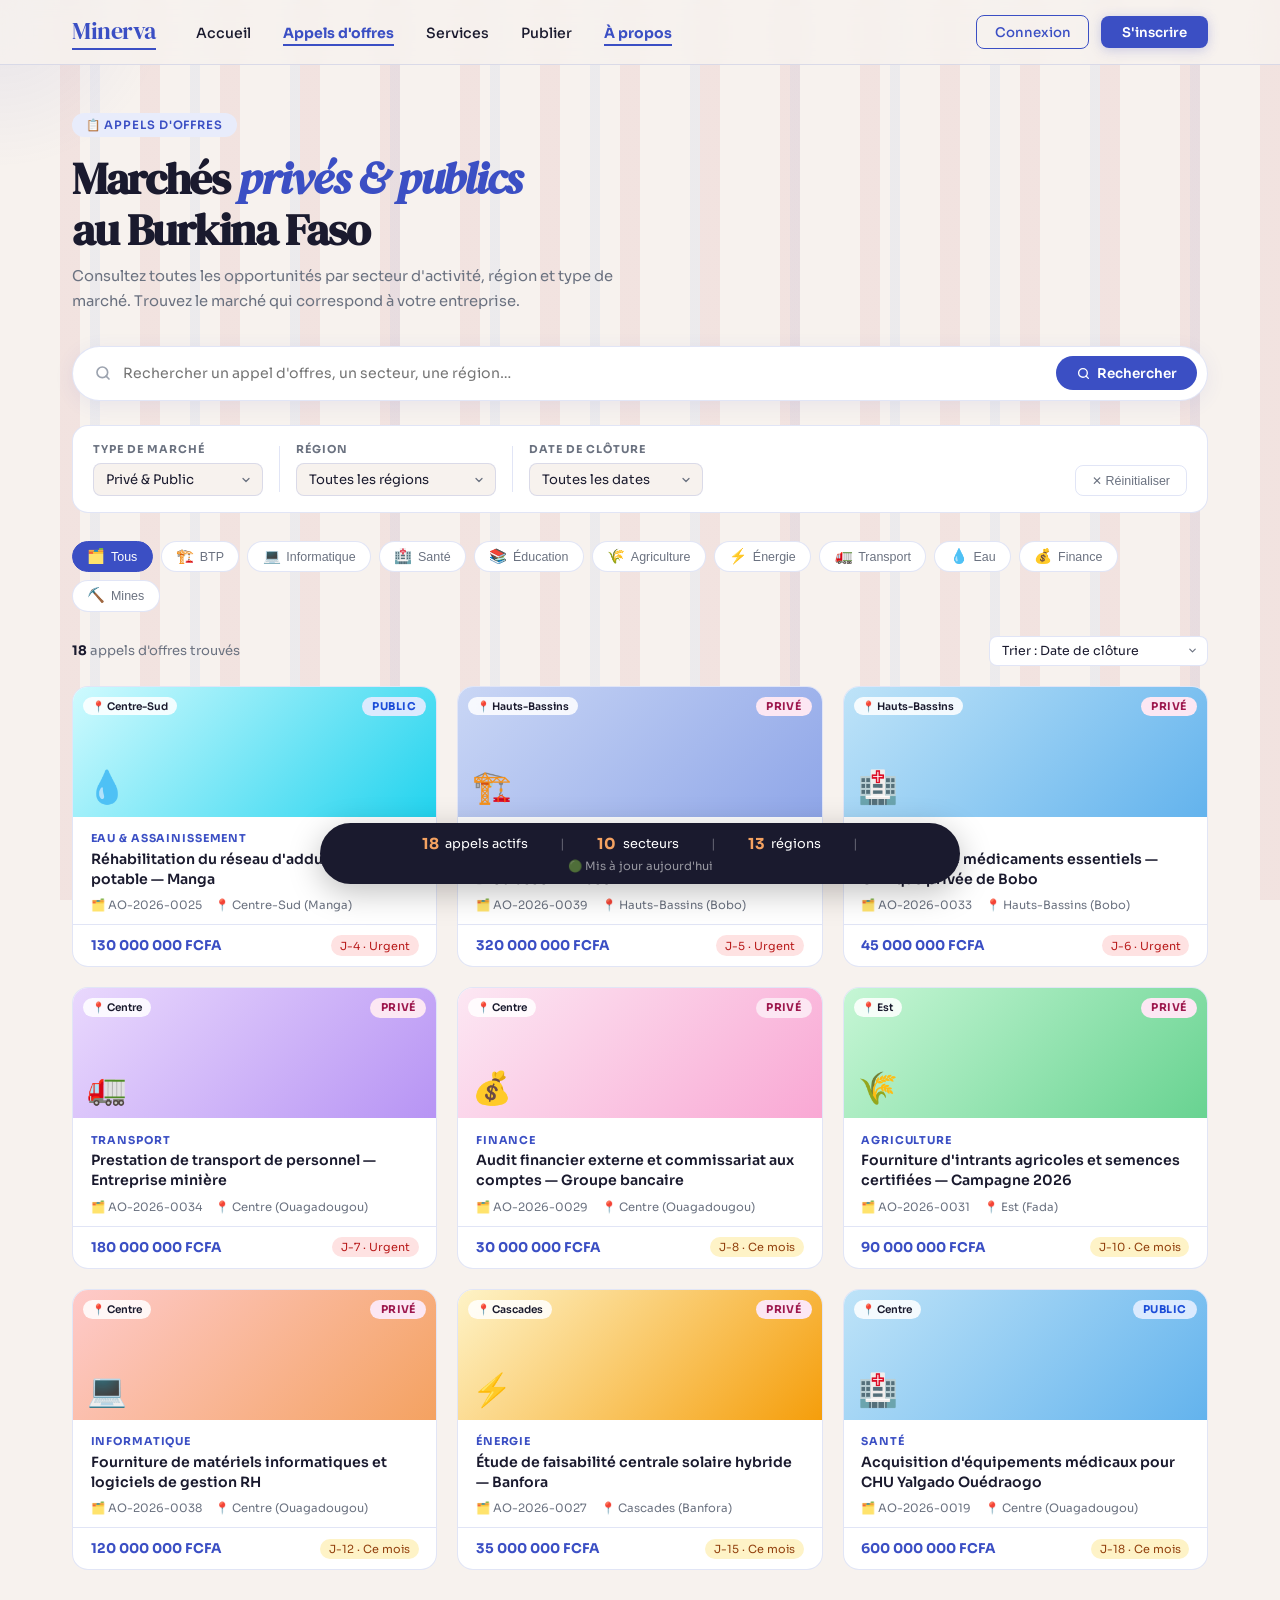
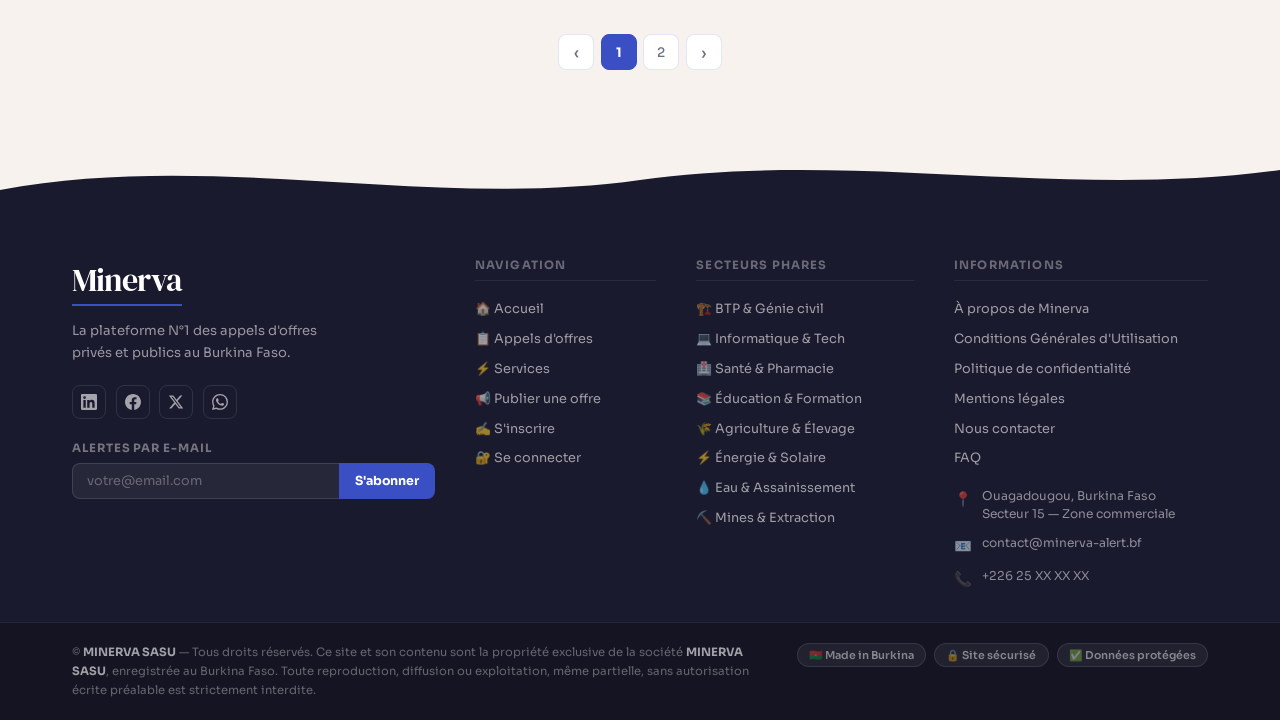
==== commit ea457b6c: "Update minerva-appels.html" ====
--- a/minerva-appels.html
+++ b/minerva-appels.html
@@ -490,10 +490,11 @@
   <div class="nav-inner">
     <a href="minerva.html" class="logo">Minerva</a>
     <ul class="nav-links">
-      <li><a href="minerva.html">Accueil</a></li>
+      <li><a href="index.html">Accueil</a></li>
       <li><a href="minerva-appels.html" class="active">Appels d'offres</a></li>
       <li><a href="minerva-services.html">Services</a></li>
       <li><a href="minerva-publier.html">Publier</a></li>
+      <li><a href="minerva-apropos.html" class="active">À propos</a></li>
     </ul>
     <div class="nav-right">
       <a href="minerva-connexion.html" class="btn-outline">Connexion</a>
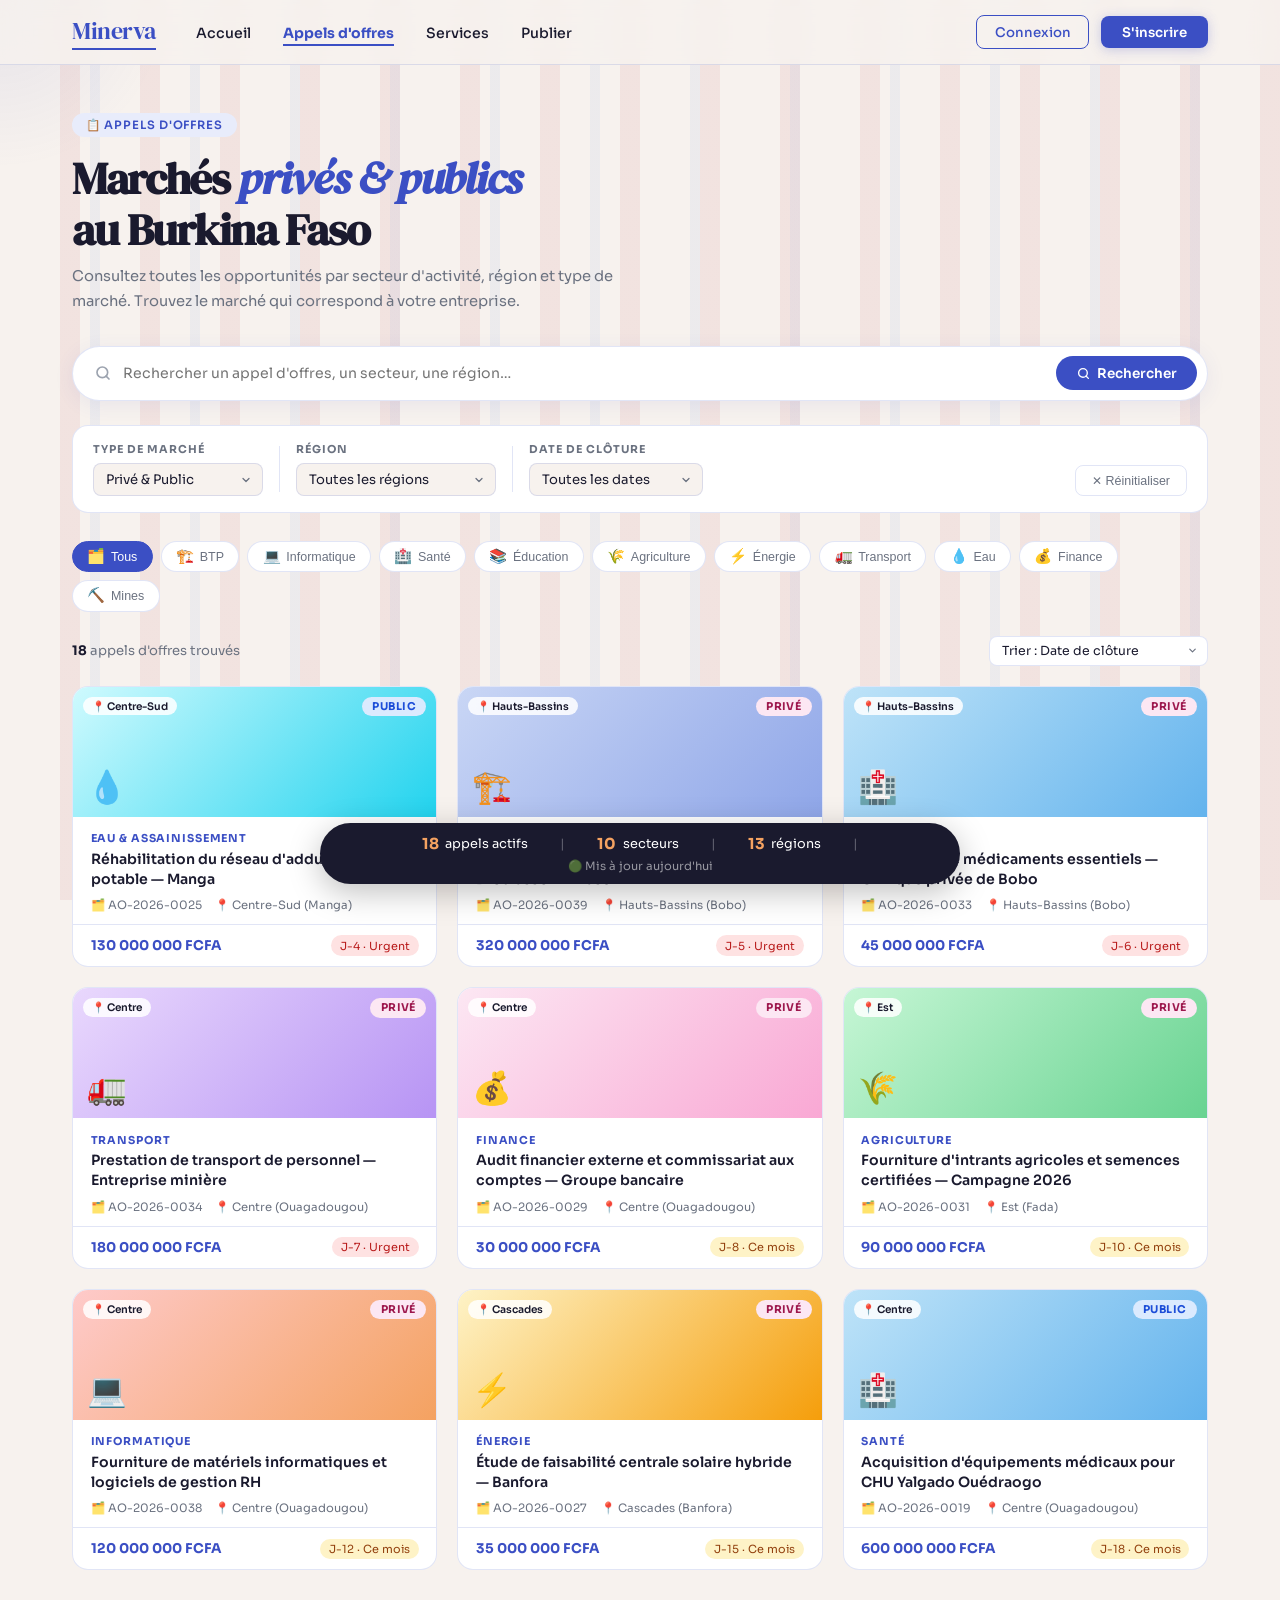
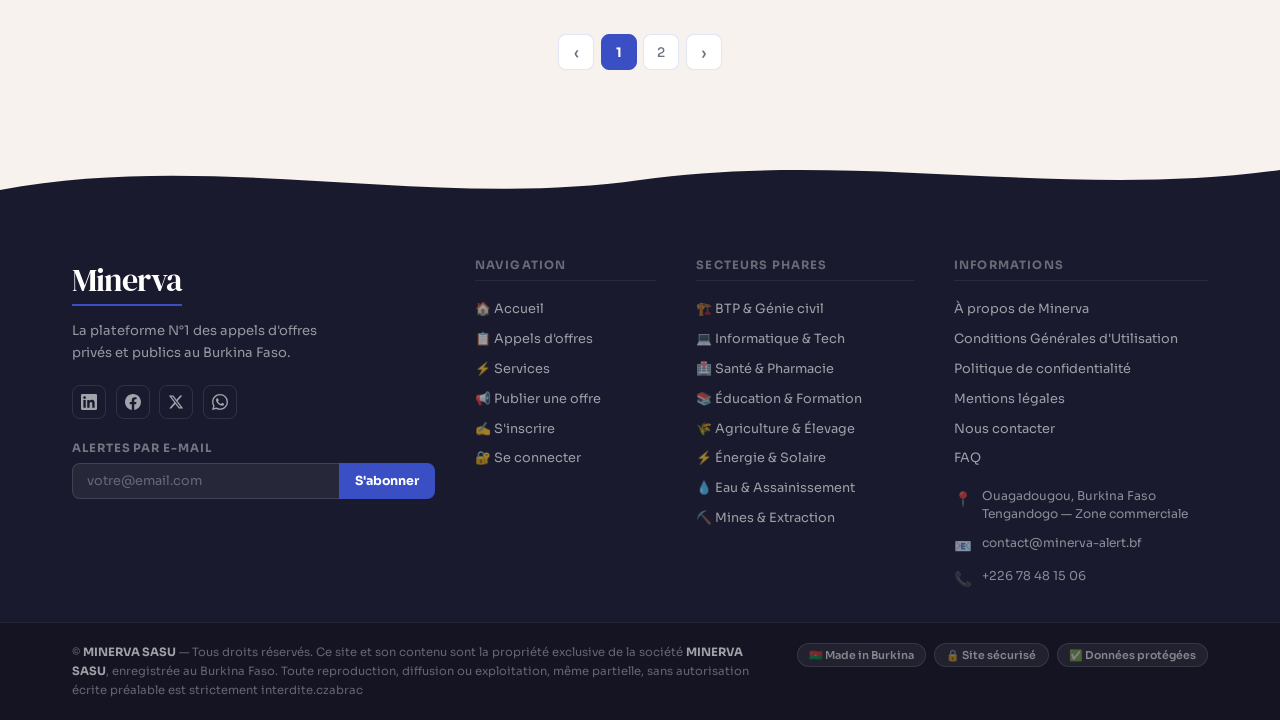
==== commit db2ca15e: "Update minerva-appels.html" ====
--- a/minerva-appels.html
+++ b/minerva-appels.html
@@ -494,7 +494,6 @@
       <li><a href="minerva-appels.html" class="active">Appels d'offres</a></li>
       <li><a href="minerva-services.html">Services</a></li>
       <li><a href="minerva-publier.html">Publier</a></li>
-      <li><a href="minerva-apropos.html" class="active">À propos</a></li>
     </ul>
     <div class="nav-right">
       <a href="minerva-connexion.html" class="btn-outline">Connexion</a>
@@ -843,7 +842,7 @@
       <div class="footer-col">
         <div class="footer-col-title">Navigation</div>
         <ul class="footer-links">
-          <li><a href="minerva.html">🏠 Accueil</a></li>
+          <li><a href="index.html">🏠 Accueil</a></li>
           <li><a href="minerva-appels.html">📋 Appels d'offres</a></li>
           <li><a href="minerva-services.html">⚡ Services</a></li>
           <li><a href="minerva-publier.html">📢 Publier une offre</a></li>
@@ -871,7 +870,7 @@
       <div class="footer-col">
         <div class="footer-col-title">Informations</div>
         <ul class="footer-links">
-          <li><a href="#">À propos de Minerva</a></li>
+          <li><a href="minerva-apropos.html">À propos de Minerva</a></li>
           <li><a href="#">Conditions Générales d'Utilisation</a></li>
           <li><a href="#">Politique de confidentialité</a></li>
           <li><a href="#">Mentions légales</a></li>
@@ -882,7 +881,7 @@
         <div class="footer-contact">
           <div class="fcontact-item">
             <span class="fcontact-icon">📍</span>
-            <span>Ouagadougou, Burkina Faso<br>Secteur 15 — Zone commerciale</span>
+            <span>Ouagadougou, Burkina Faso<br>Tengandogo — Zone commerciale</span>
           </div>
           <div class="fcontact-item">
             <span class="fcontact-icon">📧</span>
@@ -890,7 +889,7 @@
           </div>
           <div class="fcontact-item">
             <span class="fcontact-icon">📞</span>
-            <span>+226 25 XX XX XX</span>
+            <span>+226 78 48 15 06</span>
           </div>
         </div>
       </div>
@@ -904,7 +903,7 @@
           &copy; <span id="footerYear"></span> <strong>MINERVA SASU</strong> — Tous droits réservés.
           Ce site et son contenu sont la propriété exclusive de la société
           <strong>MINERVA SASU</strong>, enregistrée au Burkina Faso.
-          Toute reproduction, diffusion ou exploitation, même partielle, sans autorisation écrite préalable est strictement interdite.
+          Toute reproduction, diffusion ou exploitation, même partielle, sans autorisation écrite préalable est strictement interdite.czabrac
         </p>
         <div class="footer-badges">
           <span class="fbadge">🇧🇫 Made in Burkina</span>
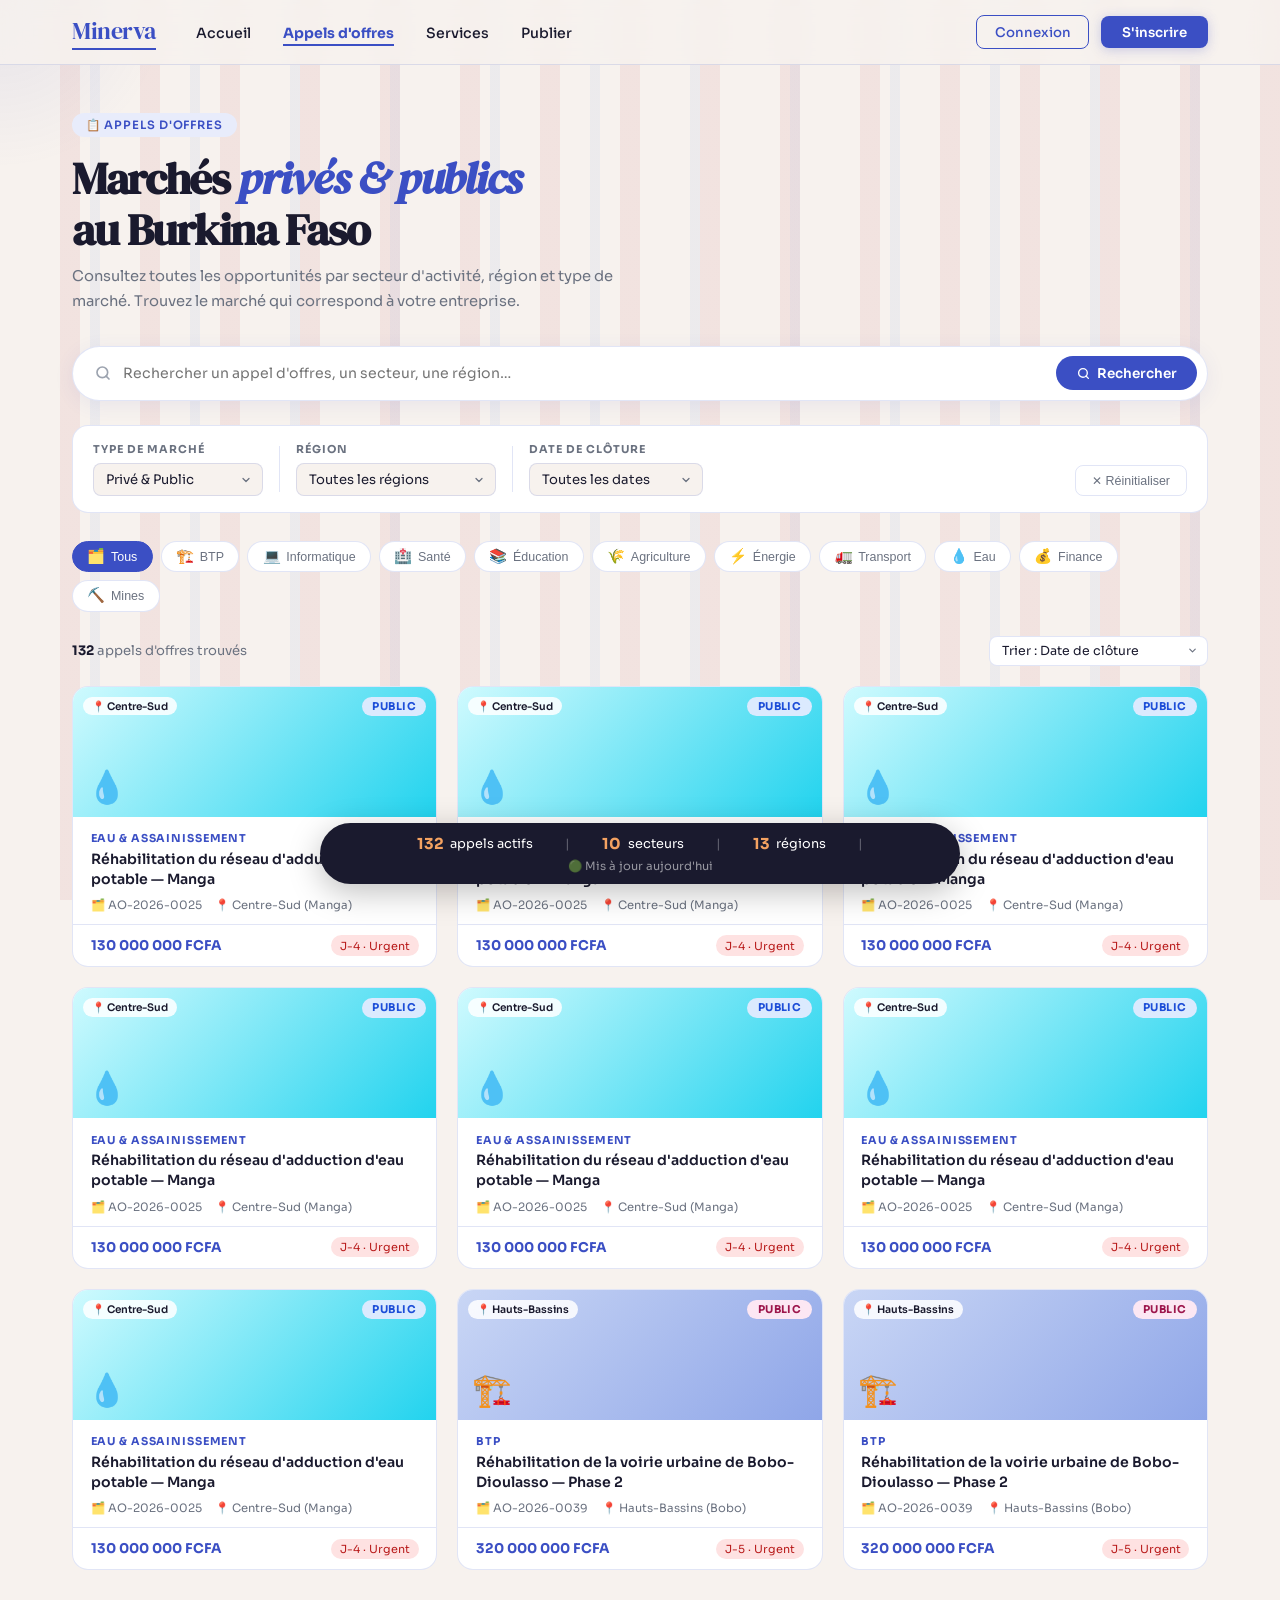
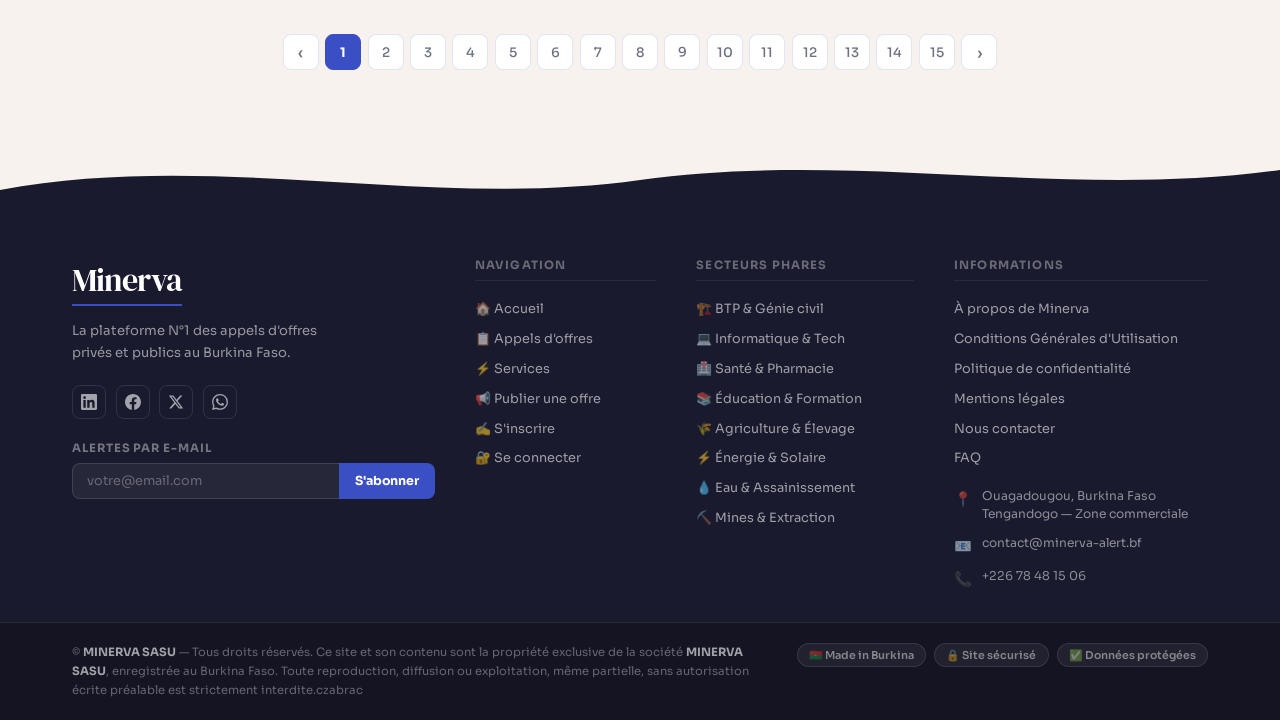
==== commit 23fdef8d: "Update minerva-appels.html" ====
--- a/minerva-appels.html
+++ b/minerva-appels.html
@@ -614,23 +614,137 @@
 // ── DATA ──────────────────────────────────────────────────
 const AOS = [
   { id:1,  sector:'BTP',                  type:'Public',  region:'Centre (Ouagadougou)',    title:'Construction du complexe administratif régional de Koudougou',           budget:'850 000 000', ref:'AO-2026-0041', days:20, emoji:'🏗️', th:'th-btp',     badge:'badge-pub'  },
-  { id:2,  sector:'BTP',                  type:'Privé',   region:'Hauts-Bassins (Bobo)',    title:'Réhabilitation de la voirie urbaine de Bobo-Dioulasso — Phase 2',        budget:'320 000 000', ref:'AO-2026-0039', days:5,  emoji:'🏗️', th:'th-btp',     badge:'badge-priv' },
-  { id:3,  sector:'Informatique',         type:'Privé',   region:'Centre (Ouagadougou)',    title:'Fourniture de matériels informatiques et logiciels de gestion RH',       budget:'120 000 000', ref:'AO-2026-0038', days:12, emoji:'💻', th:'th-info',    badge:'badge-priv' },
-  { id:4,  sector:'Informatique',         type:'Public',  region:'National',               title:'Déploiement d\'un système d\'information géographique national (SIG)',    budget:'500 000 000', ref:'AO-2026-0036', days:35, emoji:'💻', th:'th-info',    badge:'badge-pub'  },
-  { id:5,  sector:'Santé',                type:'Public',  region:'Centre (Ouagadougou)',    title:'Acquisition d\'équipements médicaux pour CHU Yalgado Ouédraogo',          budget:'600 000 000', ref:'AO-2026-0019', days:18, emoji:'🏥', th:'th-sante',   badge:'badge-pub'  },
-  { id:6,  sector:'Santé',                type:'Privé',   region:'Hauts-Bassins (Bobo)',    title:'Fourniture de médicaments essentiels — Clinique privée de Bobo',          budget:'45 000 000',  ref:'AO-2026-0033', days:6,  emoji:'🏥', th:'th-sante',   badge:'badge-priv' },
-  { id:7,  sector:'Éducation',            type:'Public',  region:'National',               title:'Fourniture de mobiliers scolaires pour 500 lycées publics nationaux',    budget:'2 400 000 000',ref:'AO-2026-0022', days:26, emoji:'📚', th:'th-edu',     badge:'badge-pub'  },
-  { id:8,  sector:'Éducation',            type:'Privé',   region:'Centre-Sud (Manga)',      title:'Construction de 3 salles de classe équipées — Groupe scolaire privé',    budget:'55 000 000',  ref:'AO-2026-0028', days:40, emoji:'📚', th:'th-edu',     badge:'badge-priv' },
-  { id:9,  sector:'Agriculture',          type:'Public',  region:'Boucle du Mouhoun',       title:'Aménagement hydro-agricole — Plaine de la Volta Noire (1 200 ha)',       budget:'1 800 000 000',ref:'AO-2026-0015', days:45, emoji:'🌾', th:'th-agri',    badge:'badge-pub'  },
-  { id:10, sector:'Agriculture',          type:'Privé',   region:'Est (Fada)',              title:'Fourniture d\'intrants agricoles et semences certifiées — Campagne 2026', budget:'90 000 000',  ref:'AO-2026-0031', days:10, emoji:'🌾', th:'th-agri',    badge:'badge-priv' },
-  { id:11, sector:'Énergie',              type:'Public',  region:'Nord (Ouahigouya)',       title:'Installation de panneaux solaires dans 120 villages du Nord',            budget:'750 000 000', ref:'AO-2026-0012', days:30, emoji:'⚡', th:'th-energie',  badge:'badge-pub'  },
-  { id:12, sector:'Énergie',              type:'Privé',   region:'Cascades (Banfora)',      title:'Étude de faisabilité centrale solaire hybride — Banfora',                budget:'35 000 000',  ref:'AO-2026-0027', days:15, emoji:'⚡', th:'th-energie',  badge:'badge-priv' },
-  { id:13, sector:'Transport',            type:'Public',  region:'National',               title:'Fourniture de 80 autobus urbains neufs pour les villes secondaires',     budget:'3 200 000 000',ref:'AO-2026-0009', days:50, emoji:'🚛', th:'th-transp',  badge:'badge-pub'  },
-  { id:14, sector:'Transport',            type:'Privé',   region:'Centre (Ouagadougou)',    title:'Prestation de transport de personnel — Entreprise minière',               budget:'180 000 000', ref:'AO-2026-0034', days:7,  emoji:'🚛', th:'th-transp',  badge:'badge-priv' },
-  { id:15, sector:'Eau & Assainissement', type:'Public',  region:'Sahel (Dori)',            title:'Construction de 45 forages équipés — Zone sahélienne de Dori',           budget:'420 000 000', ref:'AO-2026-0018', days:22, emoji:'💧', th:'th-eau',     badge:'badge-pub'  },
-  { id:16, sector:'Eau & Assainissement', type:'Public',  region:'Centre-Sud (Manga)',      title:'Réhabilitation du réseau d\'adduction d\'eau potable — Manga',           budget:'130 000 000', ref:'AO-2026-0025', days:4,  emoji:'💧', th:'th-eau',     badge:'badge-pub'  },
-  { id:17, sector:'Finance',              type:'Privé',   region:'Centre (Ouagadougou)',    title:'Audit financier externe et commissariat aux comptes — Groupe bancaire',   budget:'30 000 000',  ref:'AO-2026-0029', days:8,  emoji:'💰', th:'th-fin',     badge:'badge-priv' },
-  { id:18, sector:'Mines',               type:'Privé',   region:'Est (Fada)',              title:'Services de forage et d\'exploration minière — Permis Fada-Nord',        budget:'950 000 000', ref:'AO-2026-0007', days:60, emoji:'⛏️', th:'th-mine',    badge:'badge-priv' },
+  { id:2,  sector:'BTP',                  type:'Public',   region:'Hauts-Bassins (Bobo)',    title:'Réhabilitation de la voirie urbaine de Bobo-Dioulasso — Phase 2',        budget:'320 000 000', ref:'AO-2026-0039', days:5,  emoji:'🏗️', th:'th-btp',     badge:'badge-priv' },
+  { id:3,  sector:'BTP',                  type:'Public',  region:'Centre (Ouagadougou)',    title:'Construction du complexe administratif régional de Koudougou',           budget:'850 000 000', ref:'AO-2026-0041', days:20, emoji:'🏗️', th:'th-btp',     badge:'badge-pub'  },
+  { id:4,  sector:'BTP',                  type:'Public',   region:'Hauts-Bassins (Bobo)',    title:'Réhabilitation de la voirie urbaine de Bobo-Dioulasso — Phase 2',        budget:'320 000 000', ref:'AO-2026-0039', days:5,  emoji:'🏗️', th:'th-btp',     badge:'badge-priv' },
+  { id:5,  sector:'BTP',                  type:'Public',  region:'Centre (Ouagadougou)',    title:'Construction du complexe administratif régional de Koudougou',           budget:'850 000 000', ref:'AO-2026-0041', days:20, emoji:'🏗️', th:'th-btp',     badge:'badge-pub'  },
+  { id:6,  sector:'BTP',                  type:'Public',   region:'Nord (Ouahigouya)',    title:'Réhabilitation de la voirie urbaine de Bobo-Dioulasso — Phase 2',        budget:'320 000 000', ref:'AO-2026-0039', days:5,  emoji:'🏗️', th:'th-btp',     badge:'badge-priv' },
+  { id:7,  sector:'BTP',                  type:'Public',  region:'Nord (Ouahigouya)',    title:'Construction du complexe administratif régional de Koudougou',           budget:'850 000 000', ref:'AO-2026-0041', days:20, emoji:'🏗️', th:'th-btp',     badge:'badge-pub'  },
+  { id:8,  sector:'BTP',                  type:'Privé',   region:'Nord (Ouahigouya)',    title:'Réhabilitation de la voirie urbaine de Bobo-Dioulasso — Phase 2',        budget:'320 000 000', ref:'AO-2026-0039', days:5,  emoji:'🏗️', th:'th-btp',     badge:'badge-priv' },
+  { id:9,  sector:'BTP',                  type:'Privé',  region:'Centre (Ouagadougou)',    title:'Construction du complexe administratif régional de Koudougou',           budget:'850 000 000', ref:'AO-2026-0041', days:20, emoji:'🏗️', th:'th-btp',     badge:'badge-pub'  },
+  { id:10, sector:'BTP',                  type:'Privé',   region:'Centre (Ouagadougou)',    title:'Réhabilitation de la voirie urbaine de Bobo-Dioulasso — Phase 2',        budget:'320 000 000', ref:'AO-2026-0039', days:5,  emoji:'🏗️', th:'th-btp',     badge:'badge-priv' },
+  { id:11, sector:'BTP',                  type:'Privé',  region:'Centre (Ouagadougou)',    title:'Construction du complexe administratif régional de Koudougou',           budget:'850 000 000', ref:'AO-2026-0041', days:20, emoji:'🏗️', th:'th-btp',     badge:'badge-pub'  },
+  { id:12, sector:'BTP',                  type:'Privé',   region:'Hauts-Bassins (Bobo)',   title:'Réhabilitation de la voirie urbaine de Bobo-Dioulasso — Phase 2',        budget:'320 000 000', ref:'AO-2026-0039', days:5,  emoji:'🏗️', th:'th-btp',     badge:'badge-priv' },
+  { id:13, sector:'BTP',                  type:'Privé',  region:'Centre (Ouagadougou)',    title:'Construction du complexe administratif régional de Koudougou',           budget:'850 000 000', ref:'AO-2026-0041', days:20, emoji:'🏗️', th:'th-btp',     badge:'badge-pub'  },
+  { id:14, sector:'BTP',                  type:'Privé',   region:'National',               title:'Réhabilitation de la voirie urbaine de Bobo-Dioulasso — Phase 2',        budget:'320 000 000', ref:'AO-2026-0039', days:5,  emoji:'🏗️', th:'th-btp',     badge:'badge-priv' },
+  { id:15, sector:'BTP',                  type:'Privé',  region:'Centre (Ouagadougou)',    title:'Construction du complexe administratif régional de Koudougou',           budget:'850 000 000', ref:'AO-2026-0041', days:20, emoji:'🏗️', th:'th-btp',     badge:'badge-pub'  },
+  { id:6,  sector:'BTP',                  type:'Privé',   region:'National',               title:'Réhabilitation de la voirie urbaine de Bobo-Dioulasso — Phase 2',        budget:'320 000 000', ref:'AO-2026-0039', days:5,  emoji:'🏗️', th:'th-btp',     badge:'badge-priv' },
+  { id:17,  sector:'Informatique',         type:'Privé',   region:'Centre (Ouagadougou)',    title:'Fourniture de matériels informatiques et logiciels de gestion RH',       budget:'120 000 000', ref:'AO-2026-0038', days:19, emoji:'💻', th:'th-info',    badge:'badge-priv' },
+  { id:18,  sector:'Informatique',         type:'Privé',   region:'Centre (Ouagadougou)',    title:'Fourniture de logiciel  informatiques',                                  budget:'120 000 000', ref:'AO-2026-0038', days:60, emoji:'💻', th:'th-info',    badge:'badge-priv' },
+  { id:19,  sector:'Informatique',         type:'Privé',   region:'Centre (Ouagadougou)',    title:'Contrat de Sécurisation de donnée RH',                                   budget:'120 000 000', ref:'AO-2026-0038', days:12, emoji:'💻', th:'th-info',    badge:'badge-priv' },
+  { id:20,  sector:'Informatique',         type:'Privé',   region:'Centre (Ouagadougou)',    title:'Fourniture de matériels informatiques et logiciels de gestion RH',       budget:'120 000 000', ref:'AO-2026-0038', days:122, emoji:'💻', th:'th-info',    badge:'badge-priv' },
+  { id:21,  sector:'Informatique',         type:'Privé',   region:'Centre (Ouagadougou)',    title:'Fourniture de matériels informatiques et logiciels de gestion RH',       budget:'120 000 000', ref:'AO-2026-0038', days:22, emoji:'💻', th:'th-info',    badge:'badge-priv' },
+  { id:22,  sector:'Informatique',         type:'Privé',   region:'Centre (Ouagadougou)',    title:'Fourniture de matériels informatiques et logiciels de gestion RH',       budget:'120 000 000', ref:'AO-2026-0038', days:12, emoji:'💻', th:'th-info',    badge:'badge-priv' },
+  { id:23,  sector:'Informatique',         type:'Privé',   region:'Centre (Ouagadougou)',    title:'Fourniture de matériels informatiques et logiciels de gestion RH',       budget:'120 000 000', ref:'AO-2026-0038', days:12, emoji:'💻', th:'th-info',    badge:'badge-priv' },
+  { id:24,  sector:'Informatique',         type:'Privé',   region:'National',    title:'Fourniture de matériels informatiques et logiciels de gestion RH',       budget:'120 000 000', ref:'AO-2026-0038', days:12, emoji:'💻', th:'th-info',    badge:'badge-priv' },
+  { id:25,  sector:'Informatique',         type:'Privé',   region:'National',    title:'Fourniture de matériels informatiques et logiciels de gestion RH',       budget:'120 000 000', ref:'AO-2026-0038', days:12, emoji:'💻', th:'th-info',    badge:'badge-priv' },
+  { id:26,  sector:'Informatique',         type:'Privé',   region:'National',    title:'Fourniture de matériels informatiques et logiciels de gestion RH',       budget:'120 000 000', ref:'AO-2026-0038', days:12, emoji:'💻', th:'th-info',    badge:'badge-priv' },
+  { id:27,  sector:'Informatique',         type:'Privé',   region:'National',    title:'Fourniture de matériels informatiques et logiciels de gestion RH',       budget:'120 000 000', ref:'AO-2026-0038', days:12, emoji:'💻', th:'th-info',    badge:'badge-priv' },
+  { id:28,  sector:'Informatique',         type:'Public',  region:'National',               title:'Déploiement d\'un système d\'information géographique national (SIG)',    budget:'500 000 000', ref:'AO-2026-0036', days:35, emoji:'💻', th:'th-info',    badge:'badge-pub'  },
+  { id:29,  sector:'Santé',                type:'Public',  region:'Centre (Ouagadougou)',    title:'Acquisition d\'équipements médicaux pour CHU Yalgado Ouédraogo',          budget:'600 000 000', ref:'AO-2026-0019', days:18, emoji:'🏥', th:'th-sante',   badge:'badge-pub'  },
+  { id:30,  sector:'Santé',                type:'Privé',   region:'Hauts-Bassins (Bobo)',    title:'Fourniture de médicaments essentiels — Clinique privée de Bobo',          budget:'45 000 000',  ref:'AO-2026-0033', days:6,  emoji:'🏥', th:'th-sante',   badge:'badge-priv' },
+  { id:31,  sector:'Santé',                type:'Public',  region:'Centre (Ouagadougou)',    title:'Acquisition d\'équipements médicaux pour CHU Yalgado Ouédraogo',          budget:'600 000 000', ref:'AO-2026-0019', days:18, emoji:'🏥', th:'th-sante',   badge:'badge-pub'  },
+  { id:32,  sector:'Santé',                type:'Privé',   region:'Hauts-Bassins (Bobo)',    title:'Fourniture de médicaments essentiels — Clinique privée de Bobo',          budget:'45 000 000',  ref:'AO-2026-0033', days:6,  emoji:'🏥', th:'th-sante',   badge:'badge-priv' },
+  { id:33,  sector:'Santé',                type:'Public',  region:'Centre (Ouagadougou)',    title:'Acquisition d\'équipements médicaux pour CHU Yalgado Ouédraogo',          budget:'600 000 000', ref:'AO-2026-0019', days:18, emoji:'🏥', th:'th-sante',   badge:'badge-pub'  },
+  { id:34,  sector:'Santé',                type:'Privé',   region:'Hauts-Bassins (Bobo)',    title:'Fourniture de médicaments essentiels — Clinique privée de Bobo',          budget:'45 000 000',  ref:'AO-2026-0033', days:6,  emoji:'🏥', th:'th-sante',   badge:'badge-priv' },
+  { id:35,  sector:'Santé',                type:'Public',  region:'Centre (Ouagadougou)',    title:'Acquisition d\'équipements médicaux pour CHU Yalgado Ouédraogo',          budget:'600 000 000', ref:'AO-2026-0019', days:18, emoji:'🏥', th:'th-sante',   badge:'badge-pub'  },
+  { id:36,  sector:'Santé',                type:'Privé',   region:'Hauts-Bassins (Bobo)',    title:'Fourniture de médicaments essentiels — Clinique privée de Bobo',          budget:'45 000 000',  ref:'AO-2026-0033', days:25,  emoji:'🏥', th:'th-sante',   badge:'badge-priv' },
+  { id:37,  sector:'Santé',                type:'Public',  region:'Centre (Ouagadougou)',    title:'Acquisition d\'équipements médicaux pour CHU Yalgado Ouédraogo',          budget:'600 000 000', ref:'AO-2026-0019', days:18, emoji:'🏥', th:'th-sante',   badge:'badge-pub'  },
+  { id:38,  sector:'Santé',                type:'Privé',   region:'Hauts-Bassins (Bobo)',    title:'Fourniture de médicaments essentiels — Clinique privée de Bobo',          budget:'45 000 000',  ref:'AO-2026-0033', days:6,  emoji:'🏥', th:'th-sante',   badge:'badge-priv' },
+  { id:39,  sector:'Santé',                type:'Public',  region:'Centre (Ouagadougou)',    title:'Acquisition d\'équipements médicaux pour CHU Yalgado Ouédraogo',          budget:'600 000 000', ref:'AO-2026-0019', days:18, emoji:'🏥', th:'th-sante',   badge:'badge-pub'  },
+  { id:40,  sector:'Santé',                type:'Privé',   region:'Hauts-Bassins (Bobo)',    title:'Fourniture de médicaments essentiels — Clinique privée de Bobo',          budget:'45 000 000',  ref:'AO-2026-0033', days:6,  emoji:'🏥', th:'th-sante',   badge:'badge-priv' },
+  { id:41,  sector:'Santé',                type:'Public',  region:'Centre (Ouagadougou)',    title:'Acquisition d\'équipements médicaux pour CHU Yalgado Ouédraogo',          budget:'600 000 000', ref:'AO-2026-0019', days:18, emoji:'🏥', th:'th-sante',   badge:'badge-pub'  },
+  { id:42,  sector:'Santé',                type:'Privé',   region:'Hauts-Bassins (Bobo)',    title:'Fourniture de médicaments essentiels — Clinique privée de Bobo',          budget:'45 000 000',  ref:'AO-2026-0033', days:6,  emoji:'🏥', th:'th-sante',   badge:'badge-priv' },
+  { id:43,  sector:'Santé',                type:'Public',  region:'Kuilsé (Boulsa)',    title:'Acquisition d\'équipements médicaux pour CHU Yalgado Ouédraogo',          budget:'600 000 000', ref:'AO-2026-0019', days:18, emoji:'🏥', th:'th-sante',   badge:'badge-pub'  },
+  { id:44,  sector:'Santé',                type:'Privé',   region:'Kuilsé (Boulsa)',    title:'Fourniture de médicaments essentiels — Clinique privée de Bobo',          budget:'45 000 000',  ref:'AO-2026-0033', days:6,  emoji:'🏥', th:'th-sante',   badge:'badge-priv' },
+  { id:45,  sector:'Santé',                type:'Public',  region:'Sirba (Bogandé)',    title:'Acquisition d\'équipements médicaux pour CHU Yalgado Ouédraogo',          budget:'600 000 000', ref:'AO-2026-0019', days:18, emoji:'🏥', th:'th-sante',   badge:'badge-pub'  },
+  { id:46,  sector:'Santé',                type:'Privé',   region:'Sirba (Bogandé)',    title:'Fourniture de médicaments essentiels — Clinique privée de Bobo',          budget:'45 000 000',  ref:'AO-2026-0033', days:6,  emoji:'🏥', th:'th-sante',   badge:'badge-priv' },
+  { id:47,  sector:'Agriculture',          type:'Public',  region:'Boucle du Mouhoun',       title:'Aménagement hydro-agricole — Plaine de la Volta Noire (1 200 ha)',       budget:'1 800 000 000',ref:'AO-2026-0015', days:45, emoji:'🌾', th:'th-agri',    badge:'badge-pub'  },
+  { id:48,  sector:'Agriculture',          type:'Privé',   region:'Est (Fada)',              title:'Fourniture d\'intrants agricoles et semences certifiées — Campagne 2026', budget:'90 000 000',  ref:'AO-2026-0031', days:10, emoji:'🌾', th:'th-agri',    badge:'badge-priv' },
+  { id:49,  sector:'Agriculture',          type:'Public',  region:'Sirba (Bilanga)',         title:'Aménagement hydro-agricole — Plaine de la Volta Noire (1 200 ha)',       budget:'1 800 000 000',ref:'AO-2026-0015', days:45, emoji:'🌾', th:'th-agri',    badge:'badge-pub'  },
+  { id:50,  sector:'Agriculture',          type:'Privé',   region:'Est (Fada)',              title:'Fourniture d\'intrants agricoles et semences certifiées — Campagne 2026', budget:'90 000 000',  ref:'AO-2026-0031', days:10, emoji:'🌾', th:'th-agri',    badge:'badge-priv' },
+  { id:51,  sector:'Agriculture',          type:'Public',  region:'Sirba (Bilanga)',         title:'Aménagement hydro-agricole — Plaine de la Volta Noire (1 200 ha)',       budget:'1 800 000 000',ref:'AO-2026-0015', days:45, emoji:'🌾', th:'th-agri',    badge:'badge-pub'  },
+  { id:52,  sector:'Agriculture',          type:'Privé',   region:'Est (Fada)',              title:'Fourniture d\'intrants agricoles et semences certifiées — Campagne 2026', budget:'90 000 000',  ref:'AO-2026-0031', days:10, emoji:'🌾', th:'th-agri',    badge:'badge-priv' },
+  { id:53,  sector:'Agriculture',          type:'Public',  region:'Boucle du Mouhoun',       title:'Aménagement hydro-agricole — Plaine de la Volta Noire (1 200 ha)',       budget:'1 800 000 000',ref:'AO-2026-0015', days:45, emoji:'🌾', th:'th-agri',    badge:'badge-pub'  },
+  { id:54,  sector:'Agriculture',          type:'Privé',   region:'Est (Fada)',              title:'Fourniture d\'intrants agricoles et semences certifiées — Campagne 2026', budget:'90 000 000',  ref:'AO-2026-0031', days:10, emoji:'🌾', th:'th-agri',    badge:'badge-priv' },
+  { id:55,  sector:'Agriculture',          type:'Public',  region:'Boucle du Mouhoun',       title:'Aménagement hydro-agricole — Plaine de la Volta Noire (1 200 ha)',       budget:'1 800 000 000',ref:'AO-2026-0015', days:45, emoji:'🌾', th:'th-agri',    badge:'badge-pub'  },
+  { id:56,  sector:'Agriculture',          type:'Privé',   region:'Est (Fada)',              title:'Fourniture d\'intrants agricoles et semences certifiées — Campagne 2026', budget:'90 000 000',  ref:'AO-2026-0031', days:10, emoji:'🌾', th:'th-agri',    badge:'badge-priv' },
+  { id:57,  sector:'Agriculture',          type:'Public',  region:'Boucle du Mouhoun',       title:'Aménagement hydro-agricole — Plaine de la Volta Noire (1 200 ha)',       budget:'1 800 000 000',ref:'AO-2026-0015', days:45, emoji:'🌾', th:'th-agri',    badge:'badge-pub'  },
+  { id:58,  sector:'Agriculture',          type:'Privé',   region:'Est (Fada)',              title:'Fourniture d\'intrants agricoles et semences certifiées — Campagne 2026', budget:'90 000 000',  ref:'AO-2026-0031', days:10, emoji:'🌾', th:'th-agri',    badge:'badge-priv' },
+  { id:59, sector:'Énergie',              type:'Public',  region:'Nord (Ouahigouya)',       title:'Installation de panneaux solaires dans 120 villages du Nord',            budget:'750 000 000', ref:'AO-2026-0012', days:30, emoji:'⚡', th:'th-energie',  badge:'badge-pub'  },
+  { id:60, sector:'Énergie',              type:'Privé',   region:'Cascades (Banfora)',      title:'Étude de faisabilité centrale solaire hybride — Banfora',                budget:'35 000 000',  ref:'AO-2026-0027', days:15, emoji:'⚡', th:'th-energie',  badge:'badge-priv' },
+  { id:61, sector:'Énergie',              type:'Public',  region:'Nord (Ouahigouya)',       title:'Installation de panneaux solaires dans 120 villages du Nord',            budget:'750 000 000', ref:'AO-2026-0012', days:30, emoji:'⚡', th:'th-energie',  badge:'badge-pub'  },
+  { id:62, sector:'Énergie',              type:'Privé',   region:'Cascades (Banfora)',      title:'Étude de faisabilité centrale solaire hybride — Banfora',                budget:'35 000 000',  ref:'AO-2026-0027', days:15, emoji:'⚡', th:'th-energie',  badge:'badge-priv' },
+  { id:63, sector:'Énergie',              type:'Public',  region:'Nord (Ouahigouya)',       title:'Installation de panneaux solaires dans 120 villages du Nord',            budget:'750 000 000', ref:'AO-2026-0012', days:30, emoji:'⚡', th:'th-energie',  badge:'badge-pub'  },
+  { id:64, sector:'Énergie',              type:'Privé',   region:'Centre-Ouest (Koudougou)',      title:'Étude de faisabilité centrale solaire hybride — Banfora',                budget:'35 000 000',  ref:'AO-2026-0027', days:15, emoji:'⚡', th:'th-energie',  badge:'badge-priv' },
+  { id:65, sector:'Énergie',              type:'Public',  region:'Centre-Ouest (Koudougou)',       title:'Installation de panneaux solaires dans 120 villages du Nord',            budget:'750 000 000', ref:'AO-2026-0012', days:30, emoji:'⚡', th:'th-energie',  badge:'badge-pub'  },
+  { id:66, sector:'Énergie',              type:'Privé',   region:'Cascades (Banfora)',      title:'Étude de faisabilité centrale solaire hybride — Banfora',                budget:'35 000 000',  ref:'AO-2026-0027', days:15, emoji:'⚡', th:'th-energie',  badge:'badge-priv' },
+  { id:67, sector:'Énergie',              type:'Public',  region:'Nord (Ouahigouya)',       title:'Installation de panneaux solaires dans 120 villages du Nord',            budget:'750 000 000', ref:'AO-2026-0012', days:30, emoji:'⚡', th:'th-energie',  badge:'badge-pub'  },
+  { id:68, sector:'Énergie',              type:'Privé',   region:'Cascades (Banfora)',      title:'Étude de faisabilité centrale solaire hybride — Banfora',                budget:'35 000 000',  ref:'AO-2026-0027', days:15, emoji:'⚡', th:'th-energie',  badge:'badge-priv' },
+  { id:69, sector:'Énergie',              type:'Public',  region:'Nord (Ouahigouya)',       title:'Installation de panneaux solaires dans 120 villages du Nord',            budget:'750 000 000', ref:'AO-2026-0012', days:30, emoji:'⚡', th:'th-energie',  badge:'badge-pub'  },
+  { id:70, sector:'Énergie',              type:'Privé',   region:'Cascades (Banfora)',      title:'Étude de faisabilité centrale solaire hybride — Banfora',                budget:'35 000 000',  ref:'AO-2026-0027', days:15, emoji:'⚡', th:'th-energie',  badge:'badge-priv' },
+  { id:71, sector:'Énergie',              type:'Public',  region:'Nord (Ouahigouya)',       title:'Installation de panneaux solaires dans 120 villages du Nord',            budget:'750 000 000', ref:'AO-2026-0012', days:30, emoji:'⚡', th:'th-energie',  badge:'badge-pub'  },
+  { id:72, sector:'Énergie',              type:'Privé',   region:'Cascades (Banfora)',      title:'Étude de faisabilité centrale solaire hybride — Banfora',                budget:'35 000 000',  ref:'AO-2026-0027', days:15, emoji:'⚡', th:'th-energie',  badge:'badge-priv' },
+  { id:73, sector:'Transport',            type:'Public',  region:'National',               title:'Fourniture de 80 autobus urbains neufs pour les villes secondaires',     budget:'3 200 000 000',ref:'AO-2026-0009', days:50, emoji:'🚛', th:'th-transp',  badge:'badge-pub'  },
+  { id:74, sector:'Transport',            type:'Privé',   region:'Centre (Ouagadougou)',    title:'Prestation de transport de personnel — Entreprise minière',               budget:'180 000 000', ref:'AO-2026-0034', days:7,  emoji:'🚛', th:'th-transp',  badge:'badge-priv' },
+  { id:75, sector:'Transport',            type:'Public',  region:'National',               title:'Fourniture de 80 autobus urbains neufs pour les villes secondaires',     budget:'3 200 000 000',ref:'AO-2026-0009', days:50, emoji:'🚛', th:'th-transp',  badge:'badge-pub'  },
+  { id:76, sector:'Transport',            type:'Privé',   region:'Centre (Ouagadougou)',    title:'Prestation de transport de personnel — Entreprise minière',               budget:'180 000 000', ref:'AO-2026-0034', days:7,  emoji:'🚛', th:'th-transp',  badge:'badge-priv' },
+  { id:77, sector:'Transport',            type:'Public',  region:'National',               title:'Fourniture de 80 autobus urbains neufs pour les villes secondaires',     budget:'3 200 000 000',ref:'AO-2026-0009', days:50, emoji:'🚛', th:'th-transp',  badge:'badge-pub'  },
+  { id:78, sector:'Transport',            type:'Privé',   region:'Centre (Ouagadougou)',    title:'Prestation de transport de personnel — Entreprise minière',               budget:'180 000 000', ref:'AO-2026-0034', days:7,  emoji:'🚛', th:'th-transp',  badge:'badge-priv' },
+  { id:79, sector:'Transport',            type:'Public',  region:'National',               title:'Fourniture de 80 autobus urbains neufs pour les villes secondaires',     budget:'3 200 000 000',ref:'AO-2026-0009', days:50, emoji:'🚛', th:'th-transp',  badge:'badge-pub'  },
+  { id:80, sector:'Transport',            type:'Privé',   region:'Centre (Ouagadougou)',    title:'Prestation de transport de personnel — Entreprise minière',               budget:'180 000 000', ref:'AO-2026-0034', days:7,  emoji:'🚛', th:'th-transp',  badge:'badge-priv' },
+  { id:81, sector:'Transport',            type:'Public',  region:'National',               title:'Fourniture de 80 autobus urbains neufs pour les villes secondaires',     budget:'3 200 000 000',ref:'AO-2026-0009', days:50, emoji:'🚛', th:'th-transp',  badge:'badge-pub'  },
+  { id:82, sector:'Transport',            type:'Privé',   region:'Centre (Ouagadougou)',    title:'Prestation de transport de personnel — Entreprise minière',               budget:'180 000 000', ref:'AO-2026-0034', days:7,  emoji:'🚛', th:'th-transp',  badge:'badge-priv' },
+  { id:83, sector:'Transport',            type:'Public',  region:'National',               title:'Fourniture de 80 autobus urbains neufs pour les villes secondaires',     budget:'3 200 000 000',ref:'AO-2026-0009', days:50, emoji:'🚛', th:'th-transp',  badge:'badge-pub'  },
+  { id:84, sector:'Transport',            type:'Privé',   region:'Centre (Ouagadougou)',    title:'Prestation de transport de personnel — Entreprise minière',               budget:'180 000 000', ref:'AO-2026-0034', days:7,  emoji:'🚛', th:'th-transp',  badge:'badge-priv' },
+  { id:85, sector:'Eau & Assainissement', type:'Public',  region:'Sahel (Dori)',            title:'Construction de 45 forages équipés — Zone sahélienne de Dori',           budget:'420 000 000', ref:'AO-2026-0018', days:22, emoji:'💧', th:'th-eau',     badge:'badge-pub'  },
+  { id:86, sector:'Eau & Assainissement', type:'Public',  region:'Centre-Sud (Manga)',      title:'Réhabilitation du réseau d\'adduction d\'eau potable — Manga',           budget:'130 000 000', ref:'AO-2026-0025', days:4,  emoji:'💧', th:'th-eau',     badge:'badge-pub'  },
+  { id:87, sector:'Eau & Assainissement', type:'Public',  region:'Sahel (Dori)',            title:'Construction de 45 forages équipés — Zone sahélienne de Dori',           budget:'420 000 000', ref:'AO-2026-0018', days:22, emoji:'💧', th:'th-eau',     badge:'badge-pub'  },
+  { id:88, sector:'Eau & Assainissement', type:'Public',  region:'Centre-Sud (Manga)',      title:'Réhabilitation du réseau d\'adduction d\'eau potable — Manga',           budget:'130 000 000', ref:'AO-2026-0025', days:4,  emoji:'💧', th:'th-eau',     badge:'badge-pub'  },
+  { id:89, sector:'Eau & Assainissement', type:'Public',  region:'Sahel (Dori)',            title:'Construction de 45 forages équipés — Zone sahélienne de Dori',           budget:'420 000 000', ref:'AO-2026-0018', days:22, emoji:'💧', th:'th-eau',     badge:'badge-pub'  },
+  { id:90, sector:'Eau & Assainissement', type:'Public',  region:'Centre-Sud (Manga)',      title:'Réhabilitation du réseau d\'adduction d\'eau potable — Manga',           budget:'130 000 000', ref:'AO-2026-0025', days:4,  emoji:'💧', th:'th-eau',     badge:'badge-pub'  },
+  { id:91, sector:'Eau & Assainissement', type:'Public',  region:'Sahel (Dori)',            title:'Construction de 45 forages équipés — Zone sahélienne de Dori',           budget:'420 000 000', ref:'AO-2026-0018', days:22, emoji:'💧', th:'th-eau',     badge:'badge-pub'  },
+  { id:92, sector:'Eau & Assainissement', type:'Public',  region:'Centre-Sud (Manga)',      title:'Réhabilitation du réseau d\'adduction d\'eau potable — Manga',           budget:'130 000 000', ref:'AO-2026-0025', days:4,  emoji:'💧', th:'th-eau',     badge:'badge-pub'  },
+  { id:93, sector:'Eau & Assainissement', type:'Public',  region:'Sahel (Dori)',            title:'Construction de 45 forages équipés — Zone sahélienne de Dori',           budget:'420 000 000', ref:'AO-2026-0018', days:22, emoji:'💧', th:'th-eau',     badge:'badge-pub'  },
+  { id:94, sector:'Eau & Assainissement', type:'Public',  region:'Centre-Sud (Manga)',      title:'Réhabilitation du réseau d\'adduction d\'eau potable — Manga',           budget:'130 000 000', ref:'AO-2026-0025', days:4,  emoji:'💧', th:'th-eau',     badge:'badge-pub'  },
+  { id:95, sector:'Eau & Assainissement', type:'Public',  region:'Sahel (Dori)',            title:'Construction de 45 forages équipés — Zone sahélienne de Dori',           budget:'420 000 000', ref:'AO-2026-0018', days:22, emoji:'💧', th:'th-eau',     badge:'badge-pub'  },
+  { id:96, sector:'Eau & Assainissement', type:'Public',  region:'Centre-Sud (Manga)',      title:'Réhabilitation du réseau d\'adduction d\'eau potable — Manga',           budget:'130 000 000', ref:'AO-2026-0025', days:4,  emoji:'💧', th:'th-eau',     badge:'badge-pub'  },
+  { id:97, sector:'Eau & Assainissement', type:'Public',  region:'Sahel (Dori)',            title:'Construction de 45 forages équipés — Zone sahélienne de Dori',           budget:'420 000 000', ref:'AO-2026-0018', days:22, emoji:'💧', th:'th-eau',     badge:'badge-pub'  },
+  { id:98, sector:'Eau & Assainissement', type:'Public',  region:'Centre-Sud (Manga)',      title:'Réhabilitation du réseau d\'adduction d\'eau potable — Manga',           budget:'130 000 000', ref:'AO-2026-0025', days:4,  emoji:'💧', th:'th-eau',     badge:'badge-pub'  },
+  { id:99, sector:'Finance',              type:'Privé',   region:'Centre (Ouagadougou)',    title:'Audit financier externe et commissariat aux comptes — Groupe bancaire',   budget:'30 000 000',  ref:'AO-2026-0029', days:8,  emoji:'💰', th:'th-fin',     badge:'badge-priv' },
+  { id:100, sector:'Finance',              type:'Privé',   region:'Centre (Ouagadougou)',    title:'Audit financier externe et commissariat aux comptes — Groupe bancaire',   budget:'30 000 000',  ref:'AO-2026-0029', days:8,  emoji:'💰', th:'th-fin',     badge:'badge-priv' },
+  { id:101, sector:'Finance',              type:'Privé',   region:'Centre (Ouagadougou)',    title:'Audit financier externe et commissariat aux comptes — Groupe bancaire',   budget:'30 000 000',  ref:'AO-2026-0029', days:8,  emoji:'💰', th:'th-fin',     badge:'badge-priv' },
+  { id:102, sector:'Finance',              type:'Privé',   region:'Centre (Ouagadougou)',    title:'Audit financier externe et commissariat aux comptes — Groupe bancaire',   budget:'30 000 000',  ref:'AO-2026-0029', days:8,  emoji:'💰', th:'th-fin',     badge:'badge-priv' },
+  { id:103, sector:'Finance',              type:'Privé',   region:'Centre (Ouagadougou)',    title:'Audit financier externe et commissariat aux comptes — Groupe bancaire',   budget:'30 000 000',  ref:'AO-2026-0029', days:8,  emoji:'💰', th:'th-fin',     badge:'badge-priv' },
+  { id:104, sector:'Finance',              type:'Privé',   region:'Centre (Ouagadougou)',    title:'Audit financier externe et commissariat aux comptes — Groupe bancaire',   budget:'30 000 000',  ref:'AO-2026-0029', days:8,  emoji:'💰', th:'th-fin',     badge:'badge-priv' },
+  { id:105, sector:'Finance',              type:'Privé',   region:'Centre (Ouagadougou)',    title:'Audit financier externe et commissariat aux comptes — Groupe bancaire',   budget:'30 000 000',  ref:'AO-2026-0029', days:8,  emoji:'💰', th:'th-fin',     badge:'badge-priv' },
+  { id:106, sector:'Finance',              type:'Privé',   region:'Centre (Ouagadougou)',    title:'Audit financier externe et commissariat aux comptes — Groupe bancaire',   budget:'30 000 000',  ref:'AO-2026-0029', days:8,  emoji:'💰', th:'th-fin',     badge:'badge-priv' },
+  { id:107, sector:'Finance',              type:'Privé',   region:'Centre (Ouagadougou)',    title:'Audit financier externe et commissariat aux comptes — Groupe bancaire',   budget:'30 000 000',  ref:'AO-2026-0029', days:8,  emoji:'💰', th:'th-fin',     badge:'badge-priv' },
+  { id:108, sector:'Finance',              type:'Privé',   region:'Centre (Ouagadougou)',    title:'Audit financier externe et commissariat aux comptes — Groupe bancaire',   budget:'30 000 000',  ref:'AO-2026-0029', days:8,  emoji:'💰', th:'th-fin',     badge:'badge-priv' },
+  { id:109, sector:'Finance',              type:'Privé',   region:'Centre (Ouagadougou)',    title:'Audit financier externe et commissariat aux comptes — Groupe bancaire',   budget:'30 000 000',  ref:'AO-2026-0029', days:8,  emoji:'💰', th:'th-fin',     badge:'badge-priv' },
+  { id:110, sector:'Mines',                type:'Privé',   region:'Centre-Ouest (Koudougou)',              title:'Services de forage et d\'exploration minière — Permis Fada-Nord',        budget:'950 000 000', ref:'AO-2026-0007', days:60, emoji:'⛏️', th:'th-mine',    badge:'badge-priv' },
+  { id:111, sector:'Mines',                type:'Privé',   region:'Centre-Ouest (Koudougou)',              title:'Services de forage et d\'exploration minière — Permis Fada-Nord',        budget:'950 000 000', ref:'AO-2026-0007', days:60, emoji:'⛏️', th:'th-mine',    badge:'badge-priv' },
+  { id:112, sector:'Mines',                type:'Privé',   region:'Centre-Ouest (Koudougou)',              title:'Services de forage et d\'exploration minière — Permis Fada-Nord',        budget:'950 000 000', ref:'AO-2026-0007', days:60, emoji:'⛏️', th:'th-mine',    badge:'badge-priv' },
+  { id:113, sector:'Mines',                type:'Privé',   region:'Est (Fada)',              title:'Services de forage et d\'exploration minière — Permis Fada-Nord',        budget:'950 000 000', ref:'AO-2026-0007', days:60, emoji:'⛏️', th:'th-mine',    badge:'badge-priv' },
+  { id:114, sector:'Mines',                type:'Privé',   region:'Est (Fada)',              title:'Services de forage et d\'exploration minière — Permis Fada-Nord',        budget:'950 000 000', ref:'AO-2026-0007', days:60, emoji:'⛏️', th:'th-mine',    badge:'badge-priv' },
+  { id:115, sector:'Mines',                type:'Privé',   region:'Est (Fada)',              title:'Services de forage et d\'exploration minière — Permis Fada-Nord',        budget:'950 000 000', ref:'AO-2026-0007', days:60, emoji:'⛏️', th:'th-mine',    badge:'badge-priv' },
+  { id:116, sector:'Mines',                type:'Privé',   region:'Est (Fada)',              title:'Services de forage et d\'exploration minière — Permis Fada-Nord',        budget:'950 000 000', ref:'AO-2026-0007', days:60, emoji:'⛏️', th:'th-mine',    badge:'badge-priv' },
+  { id:117, sector:'Mines',                type:'Privé',   region:'Est (Fada)',              title:'Services de forage et d\'exploration minière — Permis Fada-Nord',        budget:'950 000 000', ref:'AO-2026-0007', days:60, emoji:'⛏️', th:'th-mine',    badge:'badge-priv' },
+  { id:118, sector:'Mines',                type:'Privé',   region:'Est (Fada)',              title:'Services de forage et d\'exploration minière — Permis Fada-Nord',        budget:'950 000 000', ref:'AO-2026-0007', days:60, emoji:'⛏️', th:'th-mine',    badge:'badge-priv' },
+  { id:119, sector:'Mines',                type:'Privé',   region:'Est (Fada)',              title:'Services de forage et d\'exploration minière — Permis Fada-Nord',        budget:'950 000 000', ref:'AO-2026-0007', days:60, emoji:'⛏️', th:'th-mine',    badge:'badge-priv' },
+  { id:120, sector:'Mines',                type:'Privé',   region:'Est (Fada)',              title:'Services de forage et d\'exploration minière — Permis Fada-Nord',        budget:'950 000 000', ref:'AO-2026-0007', days:60, emoji:'⛏️', th:'th-mine',    badge:'badge-priv' },
+  { id:121, sector:'Mines',                type:'Privé',   region:'Est (Fada)',              title:'Services de forage et d\'exploration minière — Permis Fada-Nord',        budget:'950 000 000', ref:'AO-2026-0007', days:60, emoji:'⛏️', th:'th-mine',    badge:'badge-priv' },
+  { id:122, sector:'Mines',                type:'Privé',   region:'Sahel (Dori)',              title:'Services de forage et d\'exploration minière — Permis Fada-Nord',        budget:'950 000 000', ref:'AO-2026-0007', days:60, emoji:'⛏️', th:'th-mine',    badge:'badge-priv' },
+  { id:123, sector:'Mines',                type:'Privé',   region:'Sahel (Dori)',              title:'Services de forage et d\'exploration minière — Permis Fada-Nord',        budget:'950 000 000', ref:'AO-2026-0007', days:60, emoji:'⛏️', th:'th-mine',    badge:'badge-priv' },
+   { id:125,  sector:'Éducation',            type:'Public',  region:'National',               title:'Fourniture de mobiliers scolaires pour 500 lycées publics nationaux',    budget:'2 400 000 000',ref:'AO-2026-0022', days:26, emoji:'📚', th:'th-edu',     badge:'badge-pub'  },
+    { id:126,  sector:'Éducation',            type:'Public',  region:'National',               title:'Fourniture de mobiliers scolaires pour 500 lycées publics nationaux',    budget:'2 400 000 000',ref:'AO-2026-0022', days:26, emoji:'📚', th:'th-edu',     badge:'badge-pub'  },
+     { id:127,  sector:'Éducation',            type:'Public',  region:'National',               title:'Fourniture de mobiliers scolaires pour 500 lycées publics nationaux',    budget:'2 400 000 000',ref:'AO-2026-0022', days:26, emoji:'📚', th:'th-edu',     badge:'badge-pub'  },
+      { id:128,  sector:'Éducation',            type:'Public',  region:'National',               title:'Fourniture de mobiliers scolaires pour 500 lycées publics nationaux',    budget:'2 400 000 000',ref:'AO-2026-0022', days:26, emoji:'📚', th:'th-edu',     badge:'badge-pub'  },
+       { id:129,  sector:'Éducation',            type:'Public',  region:'National',               title:'Fourniture de mobiliers scolaires pour 500 lycées publics nationaux',    budget:'2 400 000 000',ref:'AO-2026-0022', days:26, emoji:'📚', th:'th-edu',     badge:'badge-pub'  },
+        { id:130,  sector:'Éducation',            type:'Public',  region:'Sahel (Dori)',               title:'Fourniture de mobiliers scolaires pour 500 lycées publics nationaux',    budget:'2 400 000 000',ref:'AO-2026-0022', days:26, emoji:'📚', th:'th-edu',     badge:'badge-pub'  },
+         { id:137,  sector:'Éducation',            type:'Public',  region:'Sahel (Dori)',               title:'Fourniture de mobiliers scolaires pour 500 lycées publics nationaux',    budget:'2 400 000 000',ref:'AO-2026-0022', days:26, emoji:'📚', th:'th-edu',     badge:'badge-pub'  },
+          { id:132,  sector:'Éducation',            type:'Public',  region:'Est (Fada)',               title:'Fourniture de mobiliers scolaires pour 500 lycées publics nationaux',    budget:'2 400 000 000',ref:'AO-2026-0022', days:26, emoji:'📚', th:'th-edu',     badge:'badge-pub'  },
+           { id:133,  sector:'Éducation',            type:'Public',  region:'Est (Fada)',               title:'Fourniture de mobiliers scolaires pour 500 lycées publics nationaux',    budget:'2 400 000 000',ref:'AO-2026-0022', days:26, emoji:'📚', th:'th-edu',     badge:'badge-pub'  },
 ];
 
 let activeSector = '';
